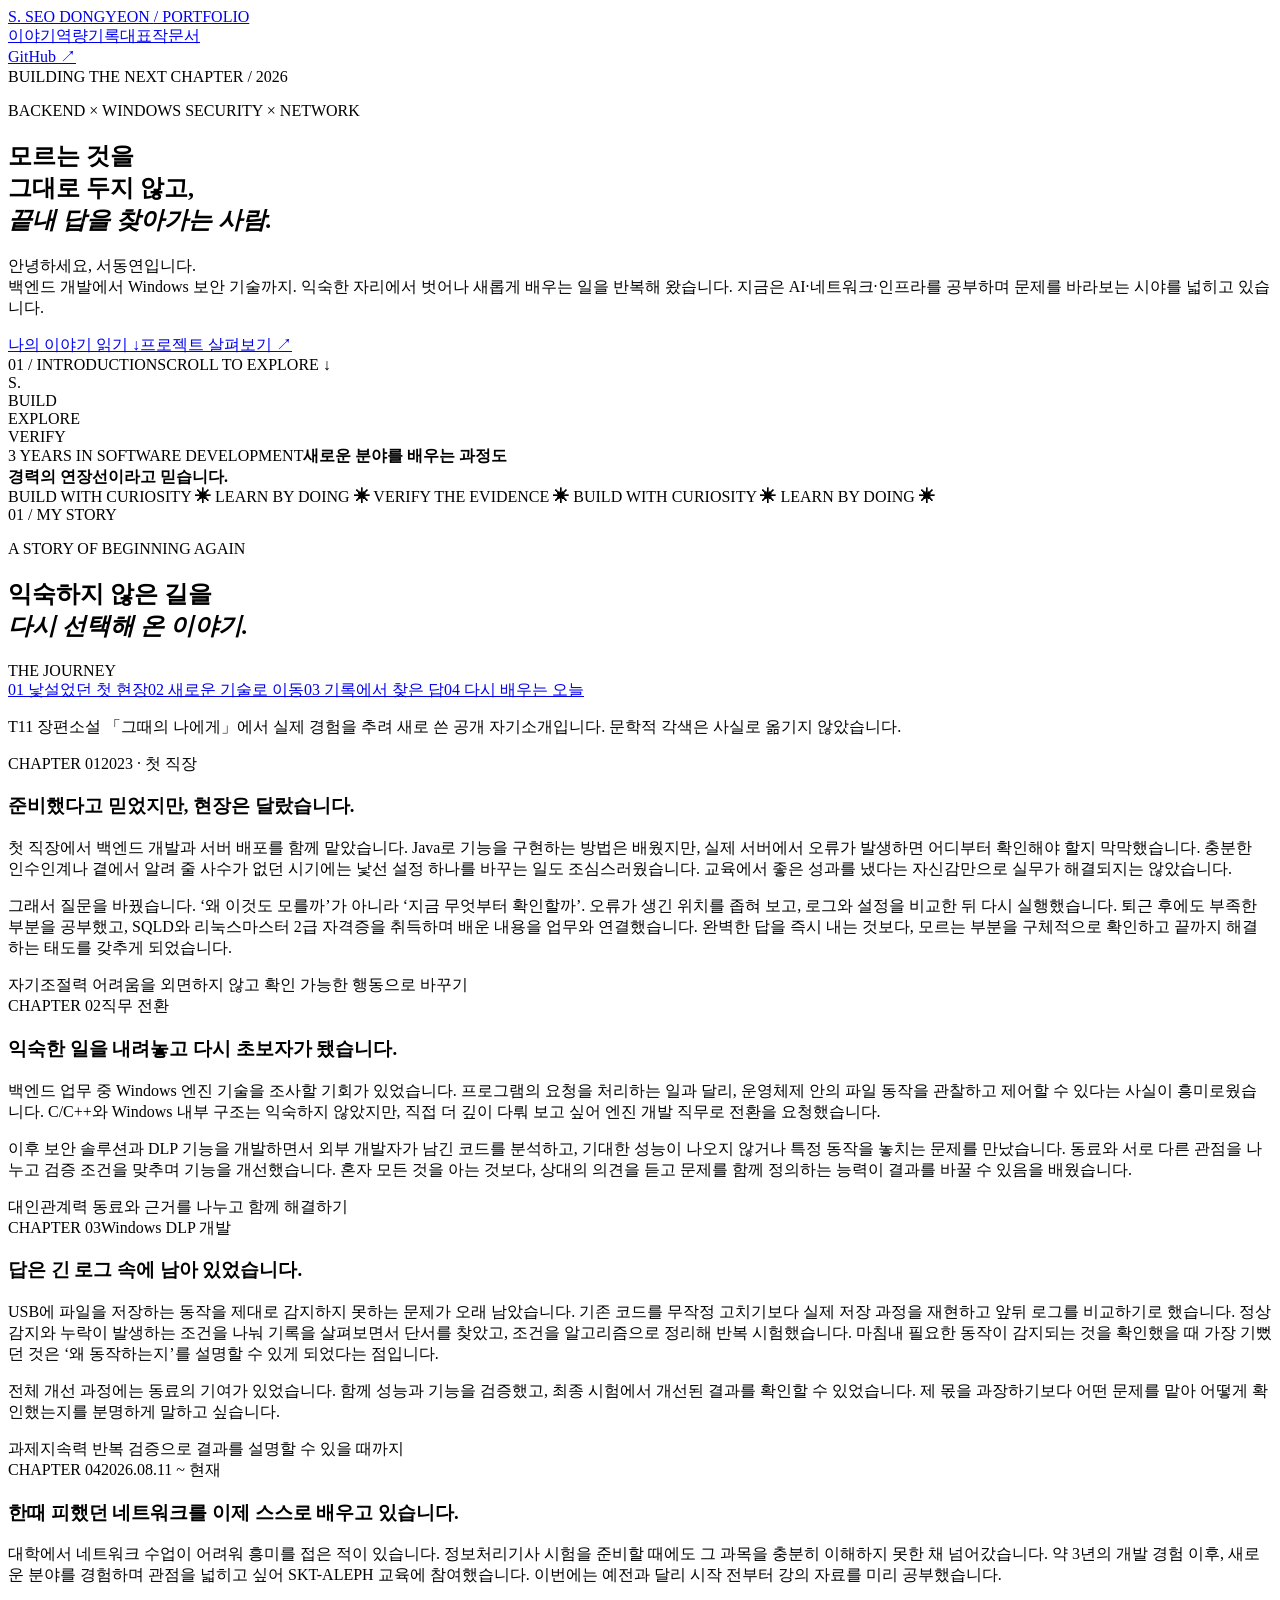
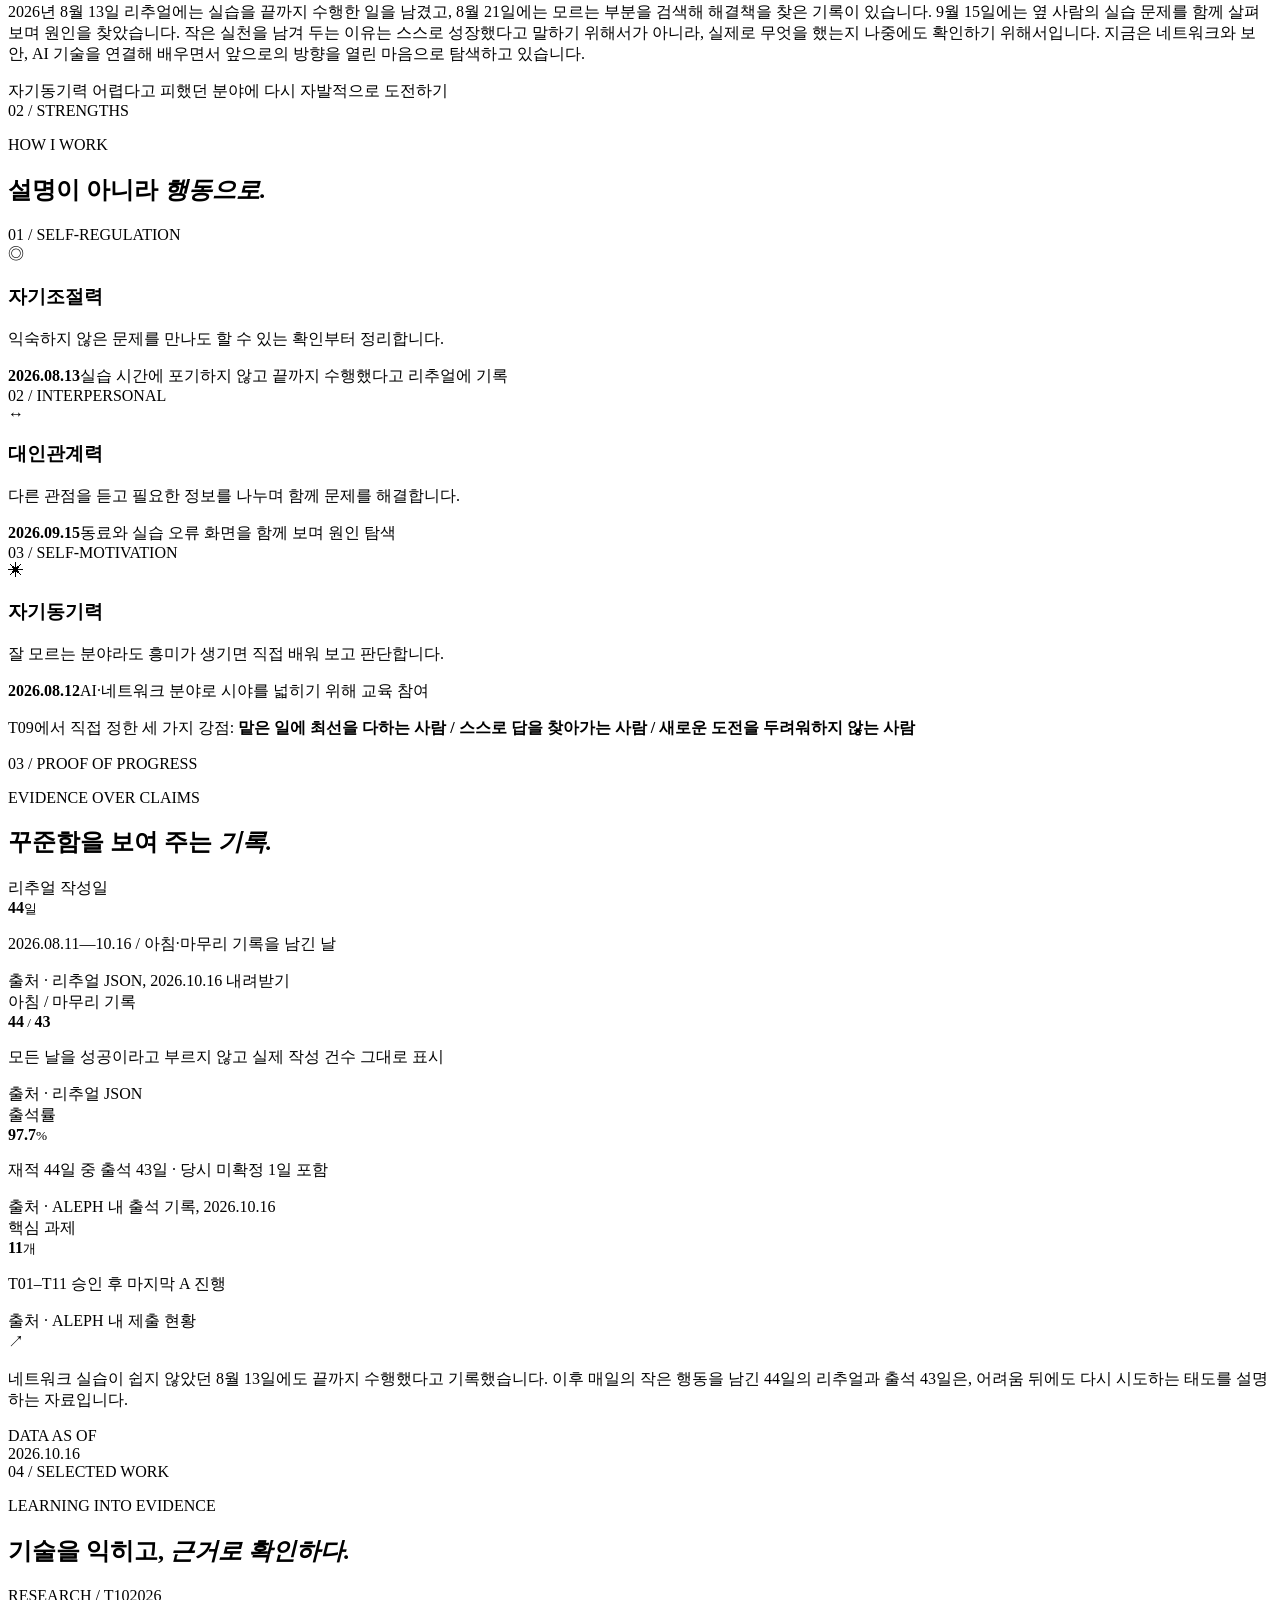
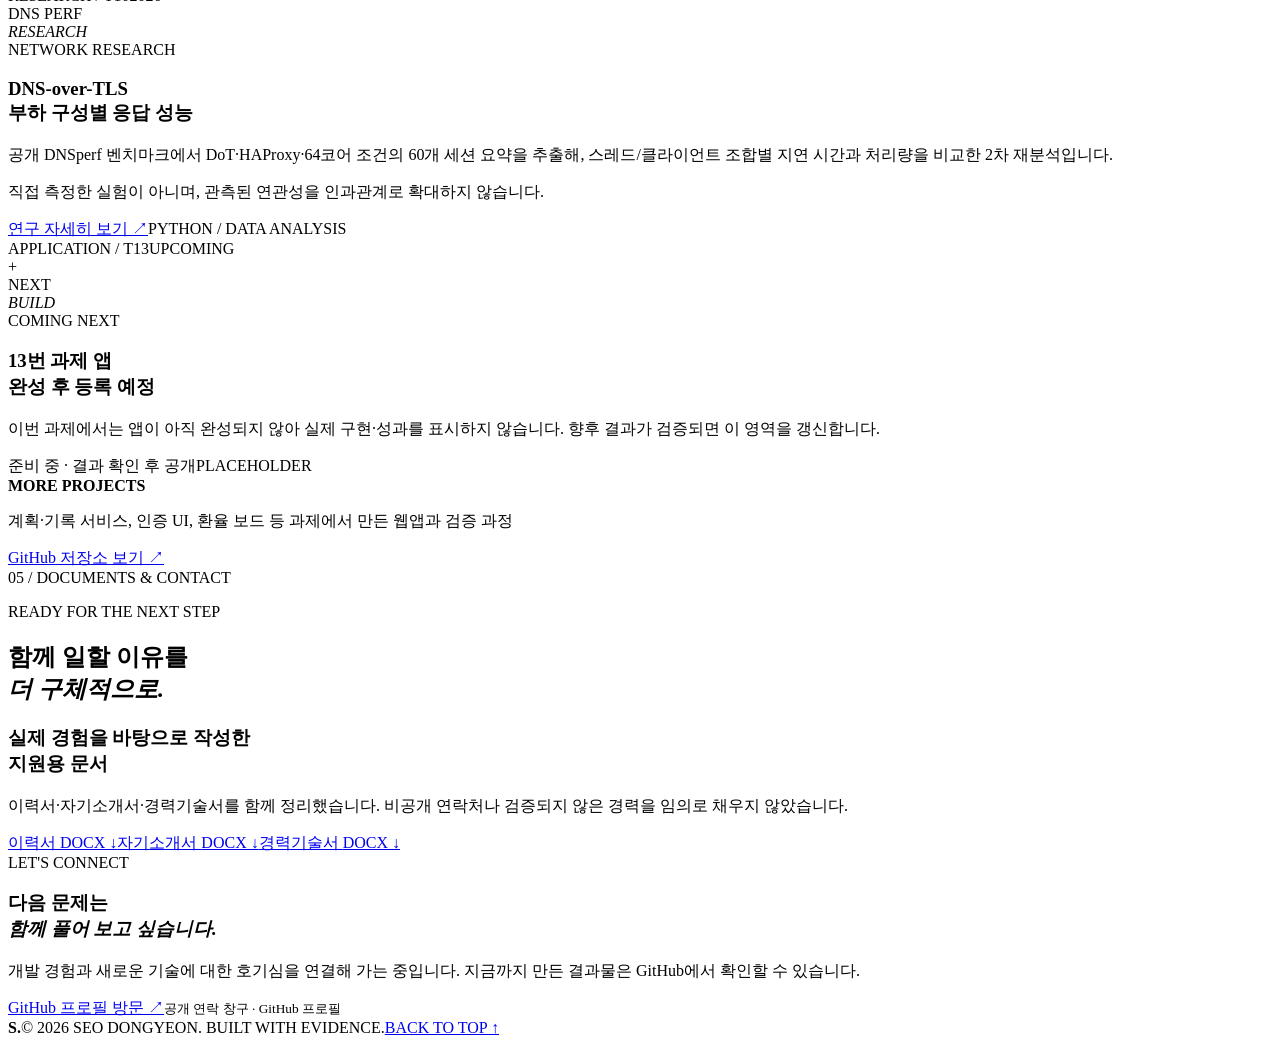
==== index.html @ 0f85d7b0 "feat: build BR-A portfolio index.html" ====
<!doctype html>
<html lang="ko"><head><meta charset="utf-8"><meta name="viewport" content="width=device-width,initial-scale=1">
<meta name="theme-color" content="#f7f9ff"><meta name="description" content="서동연 | 개발 경험을 바탕으로 새로운 기술의 원리를 탐구하는 엔지니어. 백엔드·Windows 보안 개발·네트워크 연구 포트폴리오.">
<title>서동연 — 경험을 연결하며 답을 찾는 엔지니어</title>
<link rel="icon" href="data:image/svg+xml,%3Csvg xmlns='http://www.w3.org/2000/svg' viewBox='0 0 64 64'%3E%3Crect width='64' height='64' rx='18' fill='%234f59e8'/%3E%3Cpath d='M18 43 31 18l15 25M23 34h18' fill='none' stroke='white' stroke-width='6' stroke-linecap='round' stroke-linejoin='round'/%3E%3C/svg%3E">
<link rel="stylesheet" href="/style.css"></head><body>
<div class="progress" id="progress"></div>
<header class="site-header"><a class="brand" href="#top"><span class="brand-icon">S.</span> SEO DONGYEON <span class="brand-sub">/ PORTFOLIO</span></a><nav aria-label="메뉴"><a href="#story">이야기</a><a href="#strength">역량</a><a href="#proof">기록</a><a href="#work">대표작</a><a href="#documents">문서</a></nav><a class="header-contact" href="https://github.com/sdydy0298-dotcom" target="_blank" rel="noopener">GitHub <span aria-hidden="true">↗</span></a></header>
<main id="top"><section class="hero container"><div class="hero-main"><div class="eyebrow"><span class="live-dot"></span> BUILDING THE NEXT CHAPTER <span class="slash">/</span> 2026</div><p class="hero-kicker">BACKEND <span>×</span> WINDOWS SECURITY <span>×</span> NETWORK</p><h1>모르는 것을<br>그대로 두지 않고,<br><em>끝내 답을 찾아가는 사람.</em></h1><p class="hero-intro">안녕하세요, 서동연입니다.<br>백엔드 개발에서 Windows 보안 기술까지. 익숙한 자리에서 벗어나 새롭게 배우는 일을 반복해 왔습니다. 지금은 AI·네트워크·인프라를 공부하며 문제를 바라보는 시야를 넓히고 있습니다.</p><div class="hero-actions"><a class="button primary" href="#story">나의 이야기 읽기 <span>↓</span></a><a class="button outline" href="#work">프로젝트 살펴보기 <span>↗</span></a></div><div class="hero-foot"><span>01 / INTRODUCTION</span><span>SCROLL TO EXPLORE ↓</span></div></div><div class="hero-aside"><div class="orbital"><div class="orbit-ring ring-a"></div><div class="orbit-ring ring-b"></div><div class="orbit-core">S<span>.</span></div><div class="orbit-chip chip-one">BUILD</div><div class="orbit-chip chip-two">EXPLORE</div><div class="orbit-chip chip-three">VERIFY</div></div><div class="aside-bottom"><span>3 YEARS IN SOFTWARE DEVELOPMENT</span><strong>새로운 분야를 배우는 과정도<br>경력의 연장선이라고 믿습니다.</strong></div></div></section>
<section class="marquee" aria-hidden="true"><div>BUILD WITH CURIOSITY <b>✳</b> LEARN BY DOING <b>✳</b> VERIFY THE EVIDENCE <b>✳</b> BUILD WITH CURIOSITY <b>✳</b> LEARN BY DOING <b>✳</b></div></section>
<section class="section story-section container" id="story"><div class="section-heading"><span class="section-index">01 / MY STORY</span><div><p class="eyebrow quiet">A STORY OF BEGINNING AGAIN</p><h2>익숙하지 않은 길을<br><em>다시 선택해 온 이야기.</em></h2></div></div><div class="story-grid"><aside class="story-aside"><span class="aside-label">THE JOURNEY</span><div class="timeline"><a href="#chapter-one"><span>01</span> 낯설었던 첫 현장</a><a href="#chapter-two"><span>02</span> 새로운 기술로 이동</a><a href="#chapter-three"><span>03</span> 기록에서 찾은 답</a><a href="#chapter-four"><span>04</span> 다시 배우는 오늘</a></div><p class="story-note">T11 장편소설 「그때의 나에게」에서 실제 경험을 추려 새로 쓴 공개 자기소개입니다. 문학적 각색은 사실로 옮기지 않았습니다.</p></aside><article class="story-copy">
<div class="story-chapter" id="chapter-one"><div class="chapter-header"><span>CHAPTER 01</span><span>2023 · 첫 직장</span></div><h3>준비했다고 믿었지만, 현장은 달랐습니다.</h3><p>첫 직장에서 백엔드 개발과 서버 배포를 함께 맡았습니다. Java로 기능을 구현하는 방법은 배웠지만, 실제 서버에서 오류가 발생하면 어디부터 확인해야 할지 막막했습니다. 충분한 인수인계나 곁에서 알려 줄 사수가 없던 시기에는 낯선 설정 하나를 바꾸는 일도 조심스러웠습니다. 교육에서 좋은 성과를 냈다는 자신감만으로 실무가 해결되지는 않았습니다.</p><p>그래서 질문을 바꿨습니다. ‘왜 이것도 모를까’가 아니라 ‘지금 무엇부터 확인할까’. 오류가 생긴 위치를 좁혀 보고, 로그와 설정을 비교한 뒤 다시 실행했습니다. 퇴근 후에도 부족한 부분을 공부했고, SQLD와 리눅스마스터 2급 자격증을 취득하며 배운 내용을 업무와 연결했습니다. 완벽한 답을 즉시 내는 것보다, 모르는 부분을 구체적으로 확인하고 끝까지 해결하는 태도를 갖추게 되었습니다.</p><div class="skill-label"><span>자기조절력</span> 어려움을 외면하지 않고 확인 가능한 행동으로 바꾸기</div></div>
<div class="story-chapter" id="chapter-two"><div class="chapter-header"><span>CHAPTER 02</span><span>직무 전환</span></div><h3>익숙한 일을 내려놓고 다시 초보자가 됐습니다.</h3><p>백엔드 업무 중 Windows 엔진 기술을 조사할 기회가 있었습니다. 프로그램의 요청을 처리하는 일과 달리, 운영체제 안의 파일 동작을 관찰하고 제어할 수 있다는 사실이 흥미로웠습니다. C/C++와 Windows 내부 구조는 익숙하지 않았지만, 직접 더 깊이 다뤄 보고 싶어 엔진 개발 직무로 전환을 요청했습니다.</p><p>이후 보안 솔루션과 DLP 기능을 개발하면서 외부 개발자가 남긴 코드를 분석하고, 기대한 성능이 나오지 않거나 특정 동작을 놓치는 문제를 만났습니다. 동료와 서로 다른 관점을 나누고 검증 조건을 맞추며 기능을 개선했습니다. 혼자 모든 것을 아는 것보다, 상대의 의견을 듣고 문제를 함께 정의하는 능력이 결과를 바꿀 수 있음을 배웠습니다.</p><div class="skill-label"><span>대인관계력</span> 동료와 근거를 나누고 함께 해결하기</div></div>
<div class="story-chapter" id="chapter-three"><div class="chapter-header"><span>CHAPTER 03</span><span>Windows DLP 개발</span></div><h3>답은 긴 로그 속에 남아 있었습니다.</h3><p>USB에 파일을 저장하는 동작을 제대로 감지하지 못하는 문제가 오래 남았습니다. 기존 코드를 무작정 고치기보다 실제 저장 과정을 재현하고 앞뒤 로그를 비교하기로 했습니다. 정상 감지와 누락이 발생하는 조건을 나눠 기록을 살펴보면서 단서를 찾았고, 조건을 알고리즘으로 정리해 반복 시험했습니다. 마침내 필요한 동작이 감지되는 것을 확인했을 때 가장 기뻤던 것은 ‘왜 동작하는지’를 설명할 수 있게 되었다는 점입니다.</p><p>전체 개선 과정에는 동료의 기여가 있었습니다. 함께 성능과 기능을 검증했고, 최종 시험에서 개선된 결과를 확인할 수 있었습니다. 제 몫을 과장하기보다 어떤 문제를 맡아 어떻게 확인했는지를 분명하게 말하고 싶습니다.</p><div class="skill-label"><span>과제지속력</span> 반복 검증으로 결과를 설명할 수 있을 때까지</div></div>
<div class="story-chapter" id="chapter-four"><div class="chapter-header"><span>CHAPTER 04</span><span>2026.08.11 ~ 현재</span></div><h3>한때 피했던 네트워크를 이제 스스로 배우고 있습니다.</h3><p>대학에서 네트워크 수업이 어려워 흥미를 접은 적이 있습니다. 정보처리기사 시험을 준비할 때에도 그 과목을 충분히 이해하지 못한 채 넘어갔습니다. 약 3년의 개발 경험 이후, 새로운 분야를 경험하며 관점을 넓히고 싶어 SKT-ALEPH 교육에 참여했습니다. 이번에는 예전과 달리 시작 전부터 강의 자료를 미리 공부했습니다.</p><p>2026년 8월 13일 리추얼에는 실습을 끝까지 수행한 일을 남겼고, 8월 21일에는 모르는 부분을 검색해 해결책을 찾은 기록이 있습니다. 9월 15일에는 옆 사람의 실습 문제를 함께 살펴보며 원인을 찾았습니다. 작은 실천을 남겨 두는 이유는 스스로 성장했다고 말하기 위해서가 아니라, 실제로 무엇을 했는지 나중에도 확인하기 위해서입니다. 지금은 네트워크와 보안, AI 기술을 연결해 배우면서 앞으로의 방향을 열린 마음으로 탐색하고 있습니다.</p><div class="skill-label"><span>자기동기력</span> 어렵다고 피했던 분야에 다시 자발적으로 도전하기</div></div>
</article></div></section>
<section class="section strength-section" id="strength"><div class="container"><div class="section-heading"><span class="section-index">02 / STRENGTHS</span><div><p class="eyebrow quiet">HOW I WORK</p><h2>설명이 아니라 <em>행동으로.</em></h2></div></div><div class="strength-grid"><article class="strength-card"><span class="strength-number">01 / SELF-REGULATION</span><div class="strength-icon">◎</div><h3>자기조절력</h3><p>익숙하지 않은 문제를 만나도 할 수 있는 확인부터 정리합니다.</p><div class="evidence"><strong>2026.08.13</strong><span>실습 시간에 포기하지 않고 끝까지 수행했다고 리추얼에 기록</span></div></article><article class="strength-card"><span class="strength-number">02 / INTERPERSONAL</span><div class="strength-icon">↔</div><h3>대인관계력</h3><p>다른 관점을 듣고 필요한 정보를 나누며 함께 문제를 해결합니다.</p><div class="evidence"><strong>2026.09.15</strong><span>동료와 실습 오류 화면을 함께 보며 원인 탐색</span></div></article><article class="strength-card"><span class="strength-number">03 / SELF-MOTIVATION</span><div class="strength-icon">✳</div><h3>자기동기력</h3><p>잘 모르는 분야라도 흥미가 생기면 직접 배워 보고 판단합니다.</p><div class="evidence"><strong>2026.08.12</strong><span>AI·네트워크 분야로 시야를 넓히기 위해 교육 참여</span></div></article></div><p class="strength-footer">T09에서 직접 정한 세 가지 강점: <b>맡은 일에 최선을 다하는 사람 / 스스로 답을 찾아가는 사람 / 새로운 도전을 두려워하지 않는 사람</b></p></div></section>
<section class="section proof-section container" id="proof"><div class="section-heading"><span class="section-index">03 / PROOF OF PROGRESS</span><div><p class="eyebrow quiet">EVIDENCE OVER CLAIMS</p><h2>꾸준함을 보여 주는 <em>기록.</em></h2></div></div><div class="metric-grid"><article class="metric-card featured"><span>리추얼 작성일</span><div class="metric-number"><strong id="days">44</strong><small>일</small></div><p>2026.08.11—10.16 / 아침·마무리 기록을 남긴 날</p><div class="metric-source">출처 · 리추얼 JSON, 2026.10.16 내려받기</div></article><article class="metric-card"><span>아침 / 마무리 기록</span><div class="metric-number small"><strong id="open">44</strong><small> / </small><strong id="close">43</strong></div><p>모든 날을 성공이라고 부르지 않고 실제 작성 건수 그대로 표시</p><div class="metric-source">출처 · 리추얼 JSON</div></article><article class="metric-card"><span>출석률</span><div class="metric-number"><strong id="attendance">97.7</strong><small>%</small></div><p>재적 44일 중 출석 43일 · 당시 미확정 1일 포함</p><div class="metric-source">출처 · ALEPH 내 출석 기록, 2026.10.16</div></article><article class="metric-card"><span>핵심 과제</span><div class="metric-number"><strong>11</strong><small>개</small></div><p>T01–T11 승인 후 마지막 A 진행</p><div class="metric-source">출처 · ALEPH 내 제출 현황</div></article></div><div class="proof-context"><div class="context-icon">↗</div><p>네트워크 실습이 쉽지 않았던 8월 13일에도 끝까지 수행했다고 기록했습니다. 이후 매일의 작은 행동을 남긴 44일의 리추얼과 출석 43일은, 어려움 뒤에도 다시 시도하는 태도를 설명하는 자료입니다.</p><span>DATA AS OF<br>2026.10.16</span></div></section>
<section class="section works-section" id="work"><div class="container"><div class="section-heading"><span class="section-index">04 / SELECTED WORK</span><div><p class="eyebrow quiet">LEARNING INTO EVIDENCE</p><h2>기술을 익히고, <em>근거로 확인하다.</em></h2></div></div><div class="work-grid"><article class="work-card"><div class="work-art"><div class="work-meta"><span>RESEARCH / T10</span><span>2026</span></div><div class="art-lines"><i></i><i></i><i></i></div><span class="art-caption">DNS PERF<br><em>RESEARCH</em></span></div><div class="work-details"><span class="tag">NETWORK RESEARCH</span><h3>DNS-over-TLS<br>부하 구성별 응답 성능</h3><p>공개 DNSperf 벤치마크에서 DoT·HAProxy·64코어 조건의 60개 세션 요약을 추출해, 스레드/클라이언트 조합별 지연 시간과 처리량을 비교한 2차 재분석입니다.</p><p class="work-caution">직접 측정한 실험이 아니며, 관측된 연관성을 인과관계로 확대하지 않습니다.</p><div class="work-footer"><a href="/research.html">연구 자세히 보기 <span>↗</span></a><span>PYTHON / DATA ANALYSIS</span></div></div></article><article class="work-card planned"><div class="work-art planned-art"><div class="work-meta"><span>APPLICATION / T13</span><span>UPCOMING</span></div><div class="planned-glyph">+</div><span class="art-caption">NEXT<br><em>BUILD</em></span></div><div class="work-details"><span class="tag">COMING NEXT</span><h3>13번 과제 앱<br>완성 후 등록 예정</h3><p>이번 과제에서는 앱이 아직 완성되지 않아 실제 구현·성과를 표시하지 않습니다. 향후 결과가 검증되면 이 영역을 갱신합니다.</p><div class="work-footer"><span>준비 중 · 결과 확인 후 공개</span><span>PLACEHOLDER</span></div></div></article></div><div class="project-strip"><div><strong>MORE PROJECTS</strong><p>계획·기록 서비스, 인증 UI, 환율 보드 등 과제에서 만든 웹앱과 검증 과정</p></div><a href="https://github.com/sdydy0298-dotcom?tab=repositories" target="_blank" rel="noopener">GitHub 저장소 보기 ↗</a></div></div></section>
<section class="section documents-section container" id="documents"><div class="section-heading"><span class="section-index">05 / DOCUMENTS & CONTACT</span><div><p class="eyebrow quiet">READY FOR THE NEXT STEP</p><h2>함께 일할 이유를<br><em>더 구체적으로.</em></h2></div></div><div class="contact-grid"><div class="documents-copy"><h3>실제 경험을 바탕으로 작성한<br>지원용 문서</h3><p>이력서·자기소개서·경력기술서를 함께 정리했습니다. 비공개 연락처나 검증되지 않은 경력을 임의로 채우지 않았습니다.</p><div class="document-links"><a href="/documents/이력서.docx" download>이력서 <span>DOCX ↓</span></a><a href="/documents/자기소개서.docx" download>자기소개서 <span>DOCX ↓</span></a><a href="/documents/경력기술서.docx" download>경력기술서 <span>DOCX ↓</span></a></div></div><div class="contact-panel"><span>LET'S CONNECT</span><h3>다음 문제는<br><em>함께 풀어 보고 싶습니다.</em></h3><p>개발 경험과 새로운 기술에 대한 호기심을 연결해 가는 중입니다. 지금까지 만든 결과물은 GitHub에서 확인할 수 있습니다.</p><a href="https://github.com/sdydy0298-dotcom" target="_blank" rel="noopener">GitHub 프로필 방문 <span>↗</span></a><small>공개 연락 창구 · GitHub 프로필</small></div></div></section></main>
<footer class="footer"><div class="container footer-inner"><strong>S<span>.</span></strong><span>© 2026 SEO DONGYEON. BUILT WITH EVIDENCE.</span><a href="#top">BACK TO TOP ↑</a></div></footer><script src="/script.js" defer></script></body></html>
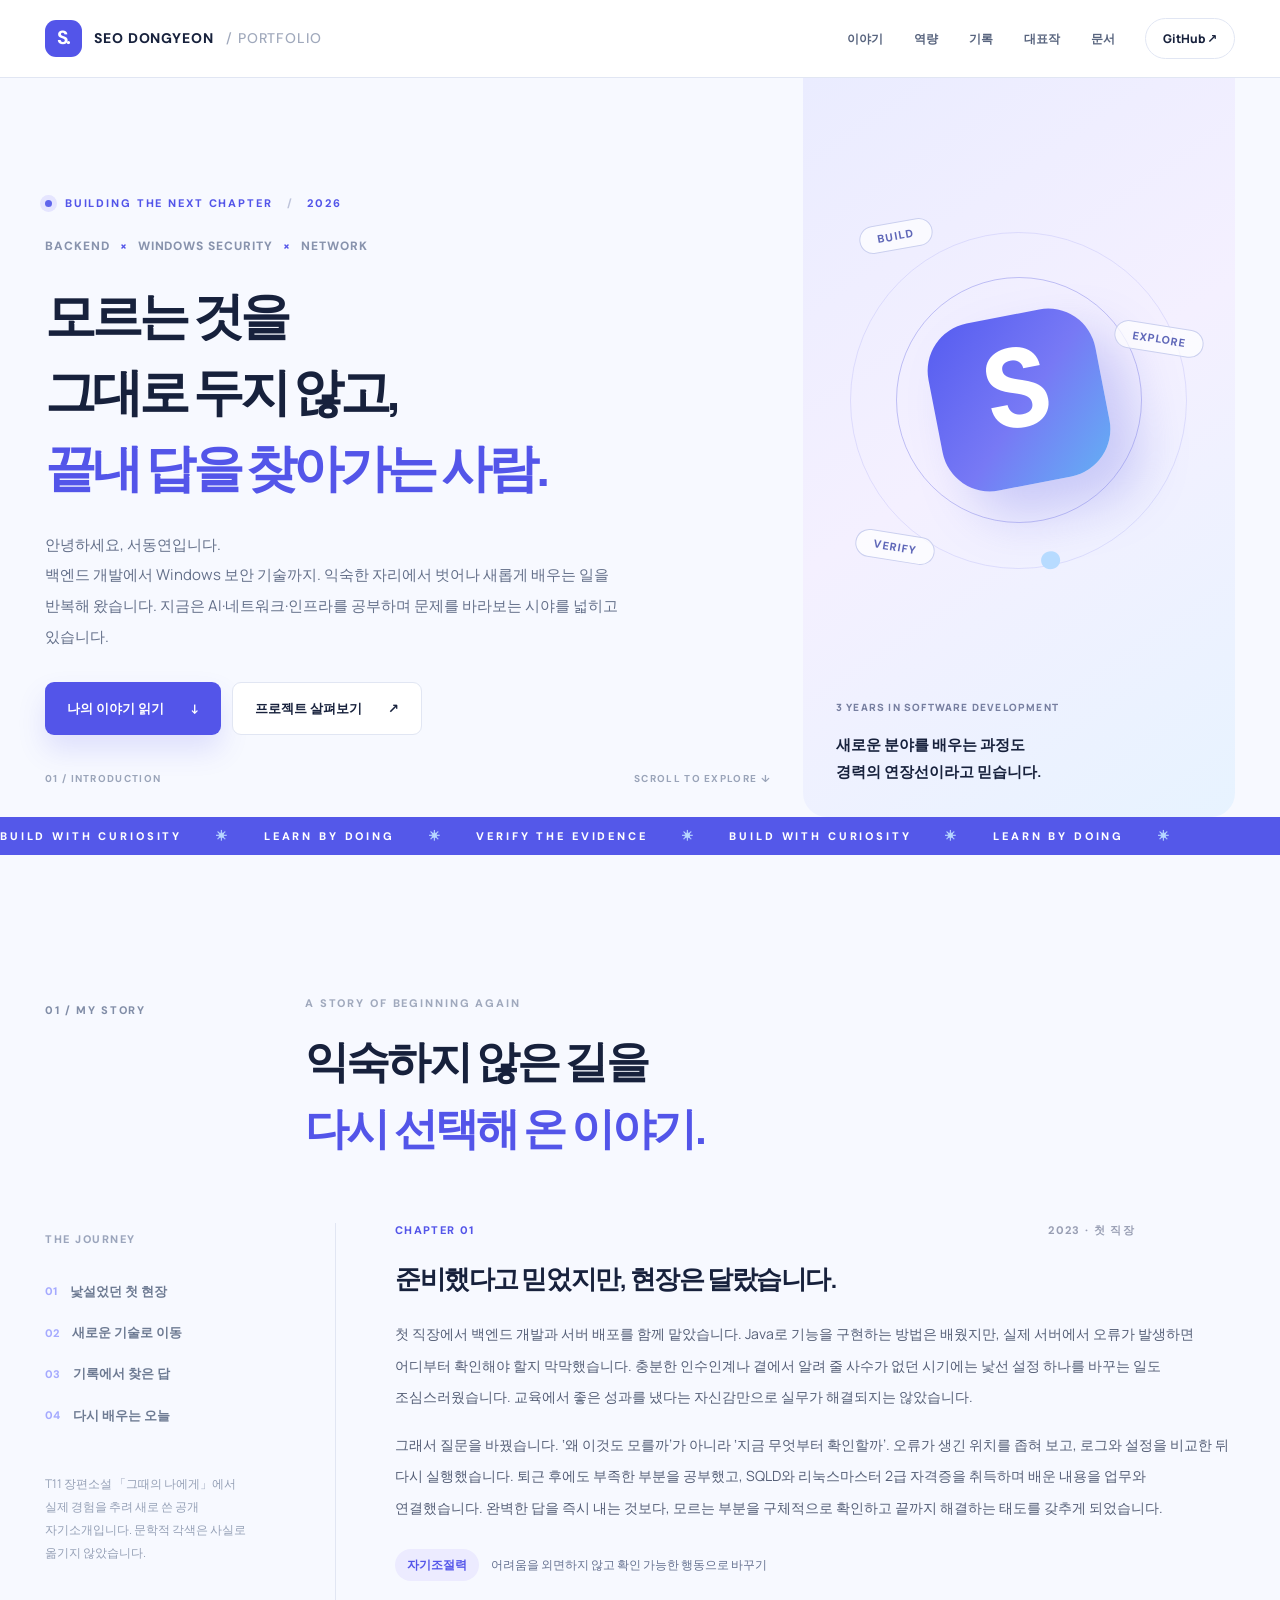
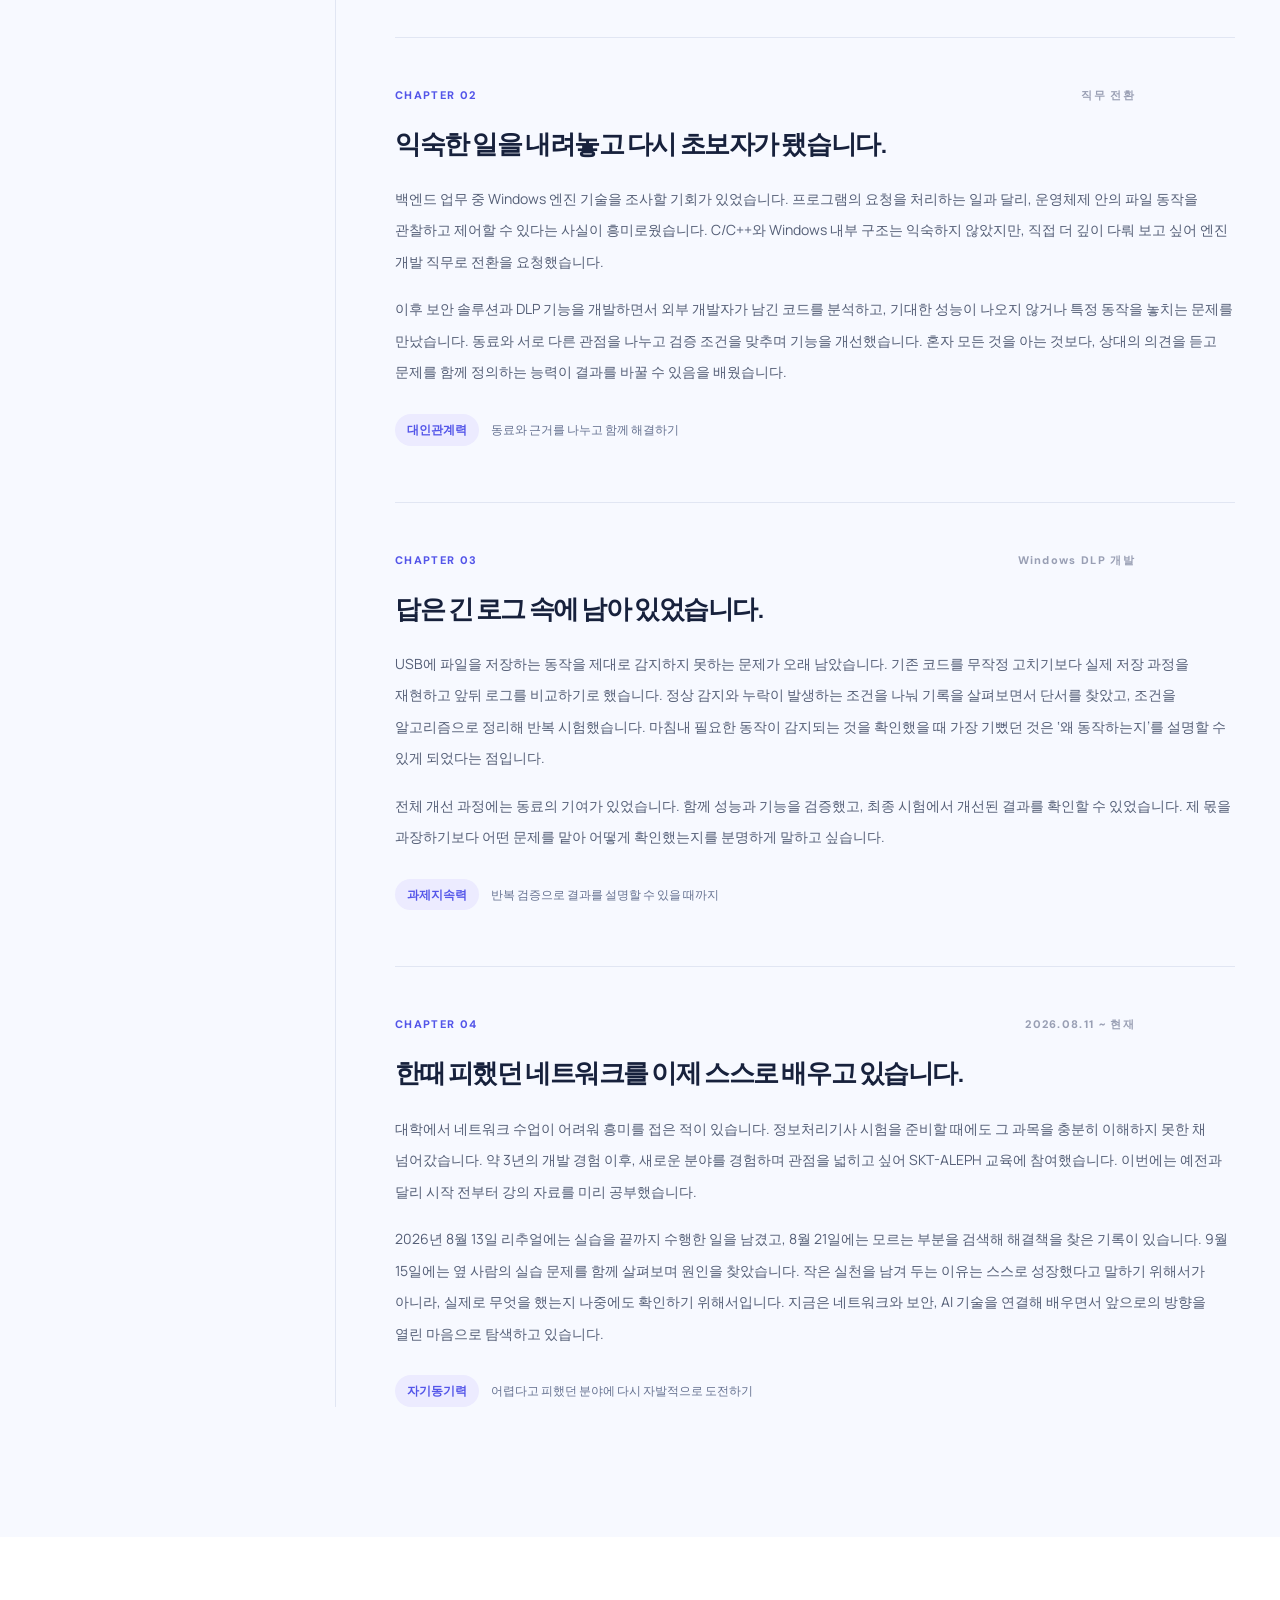
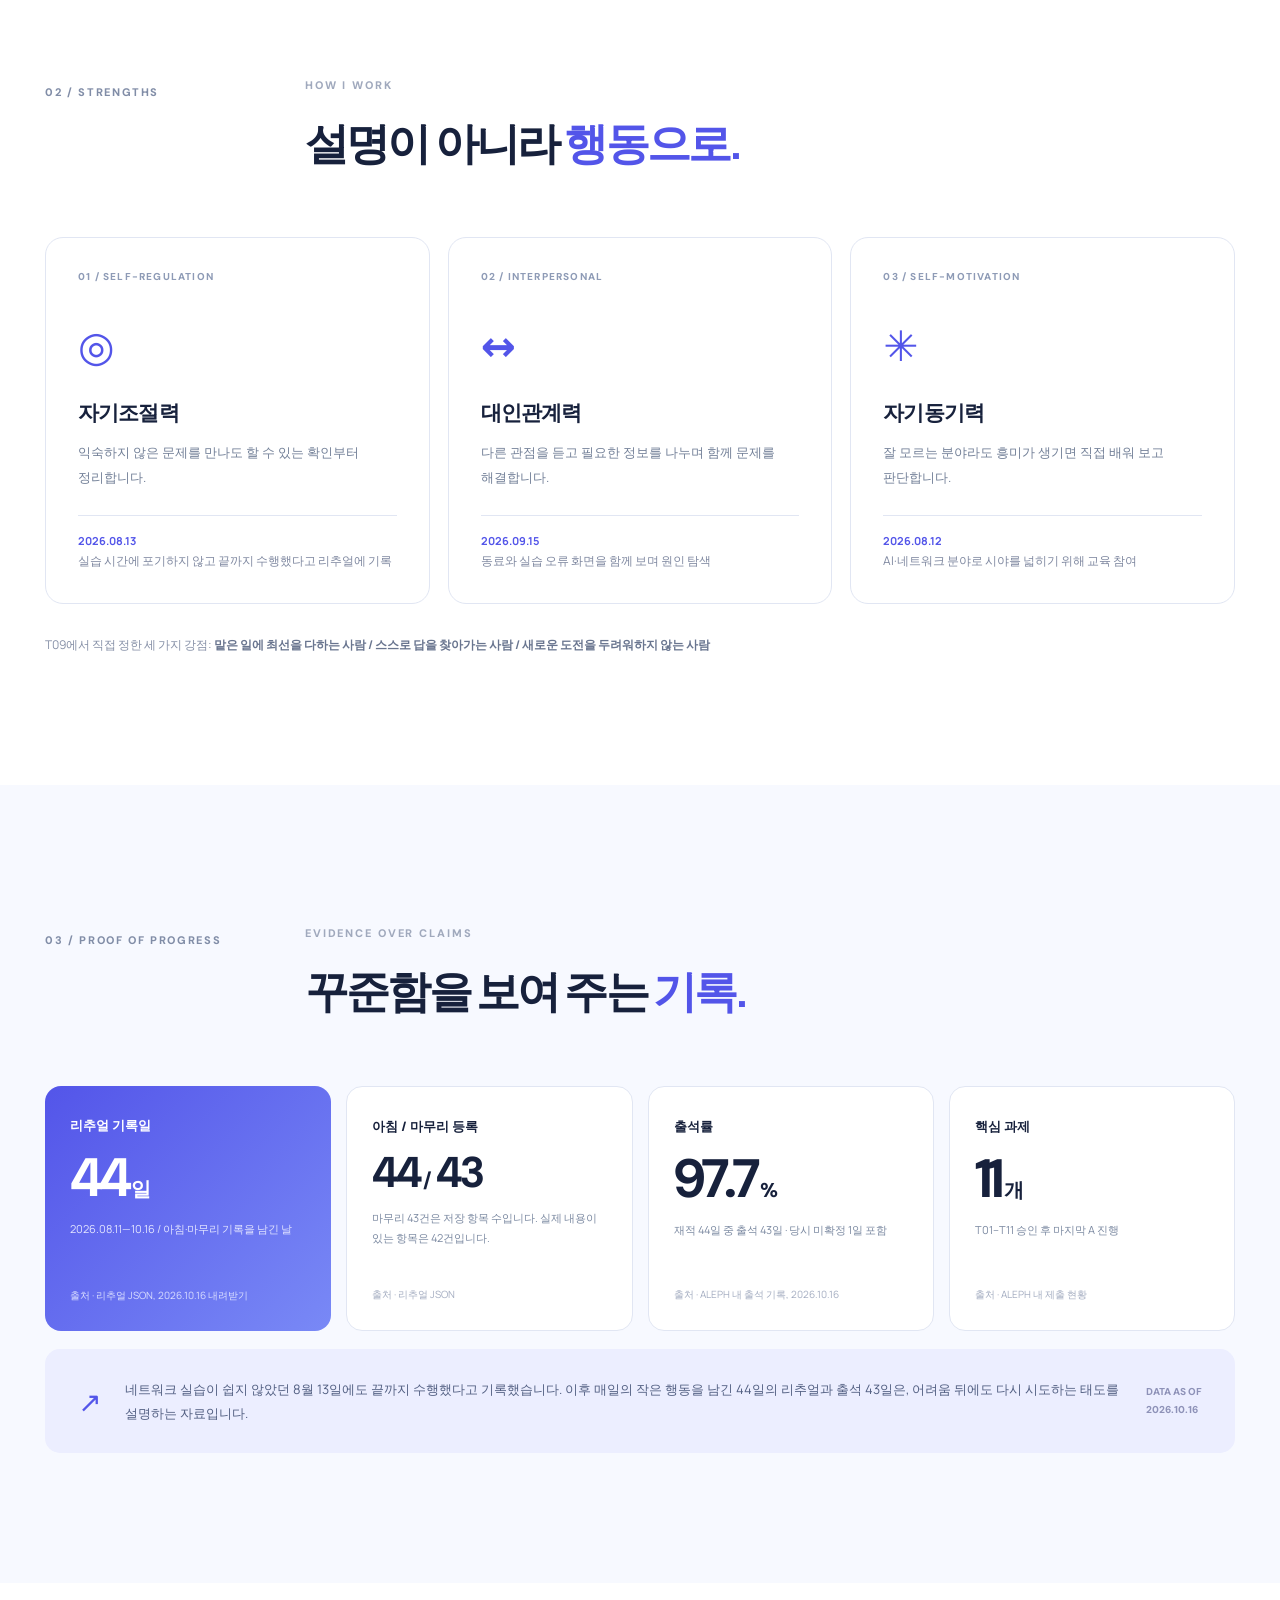
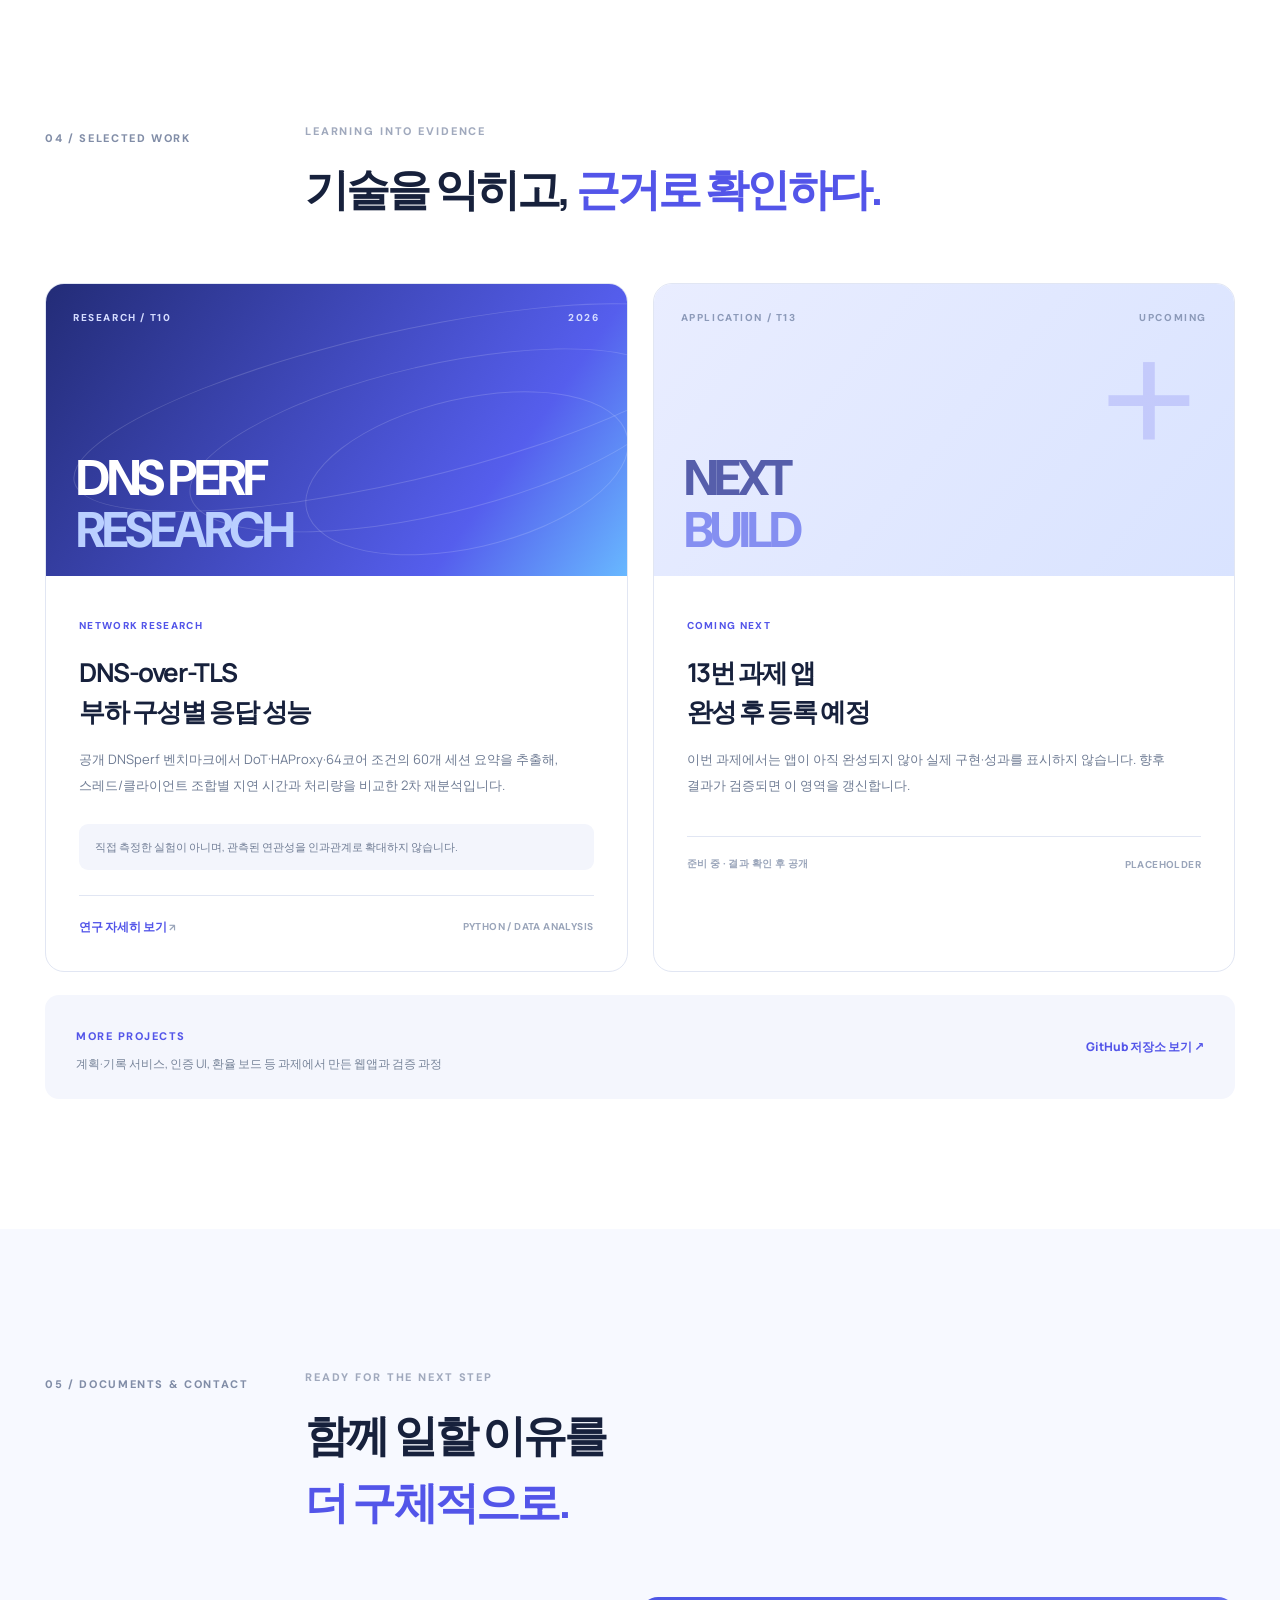
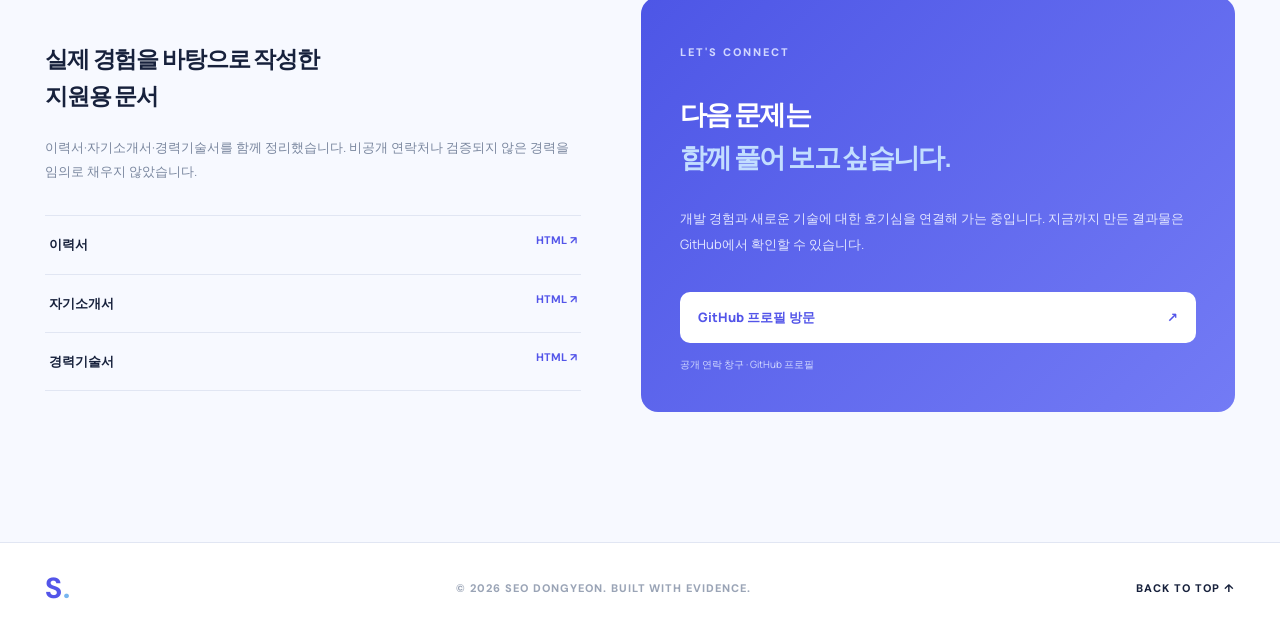
==== commit f1ec562c: "fix: link live HTML documents and clarify ritual statistics" ====
--- a/index.html
+++ b/index.html
@@ -15,7 +15,7 @@
 <div class="story-chapter" id="chapter-four"><div class="chapter-header"><span>CHAPTER 04</span><span>2026.08.11 ~ 현재</span></div><h3>한때 피했던 네트워크를 이제 스스로 배우고 있습니다.</h3><p>대학에서 네트워크 수업이 어려워 흥미를 접은 적이 있습니다. 정보처리기사 시험을 준비할 때에도 그 과목을 충분히 이해하지 못한 채 넘어갔습니다. 약 3년의 개발 경험 이후, 새로운 분야를 경험하며 관점을 넓히고 싶어 SKT-ALEPH 교육에 참여했습니다. 이번에는 예전과 달리 시작 전부터 강의 자료를 미리 공부했습니다.</p><p>2026년 8월 13일 리추얼에는 실습을 끝까지 수행한 일을 남겼고, 8월 21일에는 모르는 부분을 검색해 해결책을 찾은 기록이 있습니다. 9월 15일에는 옆 사람의 실습 문제를 함께 살펴보며 원인을 찾았습니다. 작은 실천을 남겨 두는 이유는 스스로 성장했다고 말하기 위해서가 아니라, 실제로 무엇을 했는지 나중에도 확인하기 위해서입니다. 지금은 네트워크와 보안, AI 기술을 연결해 배우면서 앞으로의 방향을 열린 마음으로 탐색하고 있습니다.</p><div class="skill-label"><span>자기동기력</span> 어렵다고 피했던 분야에 다시 자발적으로 도전하기</div></div>
 </article></div></section>
 <section class="section strength-section" id="strength"><div class="container"><div class="section-heading"><span class="section-index">02 / STRENGTHS</span><div><p class="eyebrow quiet">HOW I WORK</p><h2>설명이 아니라 <em>행동으로.</em></h2></div></div><div class="strength-grid"><article class="strength-card"><span class="strength-number">01 / SELF-REGULATION</span><div class="strength-icon">◎</div><h3>자기조절력</h3><p>익숙하지 않은 문제를 만나도 할 수 있는 확인부터 정리합니다.</p><div class="evidence"><strong>2026.08.13</strong><span>실습 시간에 포기하지 않고 끝까지 수행했다고 리추얼에 기록</span></div></article><article class="strength-card"><span class="strength-number">02 / INTERPERSONAL</span><div class="strength-icon">↔</div><h3>대인관계력</h3><p>다른 관점을 듣고 필요한 정보를 나누며 함께 문제를 해결합니다.</p><div class="evidence"><strong>2026.09.15</strong><span>동료와 실습 오류 화면을 함께 보며 원인 탐색</span></div></article><article class="strength-card"><span class="strength-number">03 / SELF-MOTIVATION</span><div class="strength-icon">✳</div><h3>자기동기력</h3><p>잘 모르는 분야라도 흥미가 생기면 직접 배워 보고 판단합니다.</p><div class="evidence"><strong>2026.08.12</strong><span>AI·네트워크 분야로 시야를 넓히기 위해 교육 참여</span></div></article></div><p class="strength-footer">T09에서 직접 정한 세 가지 강점: <b>맡은 일에 최선을 다하는 사람 / 스스로 답을 찾아가는 사람 / 새로운 도전을 두려워하지 않는 사람</b></p></div></section>
-<section class="section proof-section container" id="proof"><div class="section-heading"><span class="section-index">03 / PROOF OF PROGRESS</span><div><p class="eyebrow quiet">EVIDENCE OVER CLAIMS</p><h2>꾸준함을 보여 주는 <em>기록.</em></h2></div></div><div class="metric-grid"><article class="metric-card featured"><span>리추얼 작성일</span><div class="metric-number"><strong id="days">44</strong><small>일</small></div><p>2026.08.11—10.16 / 아침·마무리 기록을 남긴 날</p><div class="metric-source">출처 · 리추얼 JSON, 2026.10.16 내려받기</div></article><article class="metric-card"><span>아침 / 마무리 기록</span><div class="metric-number small"><strong id="open">44</strong><small> / </small><strong id="close">43</strong></div><p>모든 날을 성공이라고 부르지 않고 실제 작성 건수 그대로 표시</p><div class="metric-source">출처 · 리추얼 JSON</div></article><article class="metric-card"><span>출석률</span><div class="metric-number"><strong id="attendance">97.7</strong><small>%</small></div><p>재적 44일 중 출석 43일 · 당시 미확정 1일 포함</p><div class="metric-source">출처 · ALEPH 내 출석 기록, 2026.10.16</div></article><article class="metric-card"><span>핵심 과제</span><div class="metric-number"><strong>11</strong><small>개</small></div><p>T01–T11 승인 후 마지막 A 진행</p><div class="metric-source">출처 · ALEPH 내 제출 현황</div></article></div><div class="proof-context"><div class="context-icon">↗</div><p>네트워크 실습이 쉽지 않았던 8월 13일에도 끝까지 수행했다고 기록했습니다. 이후 매일의 작은 행동을 남긴 44일의 리추얼과 출석 43일은, 어려움 뒤에도 다시 시도하는 태도를 설명하는 자료입니다.</p><span>DATA AS OF<br>2026.10.16</span></div></section>
+<section class="section proof-section container" id="proof"><div class="section-heading"><span class="section-index">03 / PROOF OF PROGRESS</span><div><p class="eyebrow quiet">EVIDENCE OVER CLAIMS</p><h2>꾸준함을 보여 주는 <em>기록.</em></h2></div></div><div class="metric-grid"><article class="metric-card featured"><span>리추얼 기록일</span><div class="metric-number"><strong id="days">44</strong><small>일</small></div><p>2026.08.11—10.16 / 아침·마무리 기록을 남긴 날</p><div class="metric-source">출처 · 리추얼 JSON, 2026.10.16 내려받기</div></article><article class="metric-card"><span>아침 / 마무리 등록</span><div class="metric-number small"><strong id="open">44</strong><small> / </small><strong id="close">43</strong></div><p>마무리 43건은 저장 항목 수입니다. 실제 내용이 있는 항목은 42건입니다.</p><div class="metric-source">출처 · 리추얼 JSON</div></article><article class="metric-card"><span>출석률</span><div class="metric-number"><strong id="attendance">97.7</strong><small>%</small></div><p>재적 44일 중 출석 43일 · 당시 미확정 1일 포함</p><div class="metric-source">출처 · ALEPH 내 출석 기록, 2026.10.16</div></article><article class="metric-card"><span>핵심 과제</span><div class="metric-number"><strong>11</strong><small>개</small></div><p>T01–T11 승인 후 마지막 A 진행</p><div class="metric-source">출처 · ALEPH 내 제출 현황</div></article></div><div class="proof-context"><div class="context-icon">↗</div><p>네트워크 실습이 쉽지 않았던 8월 13일에도 끝까지 수행했다고 기록했습니다. 이후 매일의 작은 행동을 남긴 44일의 리추얼과 출석 43일은, 어려움 뒤에도 다시 시도하는 태도를 설명하는 자료입니다.</p><span>DATA AS OF<br>2026.10.16</span></div></section>
 <section class="section works-section" id="work"><div class="container"><div class="section-heading"><span class="section-index">04 / SELECTED WORK</span><div><p class="eyebrow quiet">LEARNING INTO EVIDENCE</p><h2>기술을 익히고, <em>근거로 확인하다.</em></h2></div></div><div class="work-grid"><article class="work-card"><div class="work-art"><div class="work-meta"><span>RESEARCH / T10</span><span>2026</span></div><div class="art-lines"><i></i><i></i><i></i></div><span class="art-caption">DNS PERF<br><em>RESEARCH</em></span></div><div class="work-details"><span class="tag">NETWORK RESEARCH</span><h3>DNS-over-TLS<br>부하 구성별 응답 성능</h3><p>공개 DNSperf 벤치마크에서 DoT·HAProxy·64코어 조건의 60개 세션 요약을 추출해, 스레드/클라이언트 조합별 지연 시간과 처리량을 비교한 2차 재분석입니다.</p><p class="work-caution">직접 측정한 실험이 아니며, 관측된 연관성을 인과관계로 확대하지 않습니다.</p><div class="work-footer"><a href="/research.html">연구 자세히 보기 <span>↗</span></a><span>PYTHON / DATA ANALYSIS</span></div></div></article><article class="work-card planned"><div class="work-art planned-art"><div class="work-meta"><span>APPLICATION / T13</span><span>UPCOMING</span></div><div class="planned-glyph">+</div><span class="art-caption">NEXT<br><em>BUILD</em></span></div><div class="work-details"><span class="tag">COMING NEXT</span><h3>13번 과제 앱<br>완성 후 등록 예정</h3><p>이번 과제에서는 앱이 아직 완성되지 않아 실제 구현·성과를 표시하지 않습니다. 향후 결과가 검증되면 이 영역을 갱신합니다.</p><div class="work-footer"><span>준비 중 · 결과 확인 후 공개</span><span>PLACEHOLDER</span></div></div></article></div><div class="project-strip"><div><strong>MORE PROJECTS</strong><p>계획·기록 서비스, 인증 UI, 환율 보드 등 과제에서 만든 웹앱과 검증 과정</p></div><a href="https://github.com/sdydy0298-dotcom?tab=repositories" target="_blank" rel="noopener">GitHub 저장소 보기 ↗</a></div></div></section>
-<section class="section documents-section container" id="documents"><div class="section-heading"><span class="section-index">05 / DOCUMENTS & CONTACT</span><div><p class="eyebrow quiet">READY FOR THE NEXT STEP</p><h2>함께 일할 이유를<br><em>더 구체적으로.</em></h2></div></div><div class="contact-grid"><div class="documents-copy"><h3>실제 경험을 바탕으로 작성한<br>지원용 문서</h3><p>이력서·자기소개서·경력기술서를 함께 정리했습니다. 비공개 연락처나 검증되지 않은 경력을 임의로 채우지 않았습니다.</p><div class="document-links"><a href="/documents/이력서.docx" download>이력서 <span>DOCX ↓</span></a><a href="/documents/자기소개서.docx" download>자기소개서 <span>DOCX ↓</span></a><a href="/documents/경력기술서.docx" download>경력기술서 <span>DOCX ↓</span></a></div></div><div class="contact-panel"><span>LET'S CONNECT</span><h3>다음 문제는<br><em>함께 풀어 보고 싶습니다.</em></h3><p>개발 경험과 새로운 기술에 대한 호기심을 연결해 가는 중입니다. 지금까지 만든 결과물은 GitHub에서 확인할 수 있습니다.</p><a href="https://github.com/sdydy0298-dotcom" target="_blank" rel="noopener">GitHub 프로필 방문 <span>↗</span></a><small>공개 연락 창구 · GitHub 프로필</small></div></div></section></main>
+<section class="section documents-section container" id="documents"><div class="section-heading"><span class="section-index">05 / DOCUMENTS & CONTACT</span><div><p class="eyebrow quiet">READY FOR THE NEXT STEP</p><h2>함께 일할 이유를<br><em>더 구체적으로.</em></h2></div></div><div class="contact-grid"><div class="documents-copy"><h3>실제 경험을 바탕으로 작성한<br>지원용 문서</h3><p>이력서·자기소개서·경력기술서를 함께 정리했습니다. 비공개 연락처나 검증되지 않은 경력을 임의로 채우지 않았습니다.</p><div class="document-links"><a href="/documents/resume.html" download>이력서 <span>HTML ↗</span></a><a href="/documents/introduction.html" download>자기소개서 <span>HTML ↗</span></a><a href="/documents/career.html" download>경력기술서 <span>HTML ↗</span></a></div></div><div class="contact-panel"><span>LET'S CONNECT</span><h3>다음 문제는<br><em>함께 풀어 보고 싶습니다.</em></h3><p>개발 경험과 새로운 기술에 대한 호기심을 연결해 가는 중입니다. 지금까지 만든 결과물은 GitHub에서 확인할 수 있습니다.</p><a href="https://github.com/sdydy0298-dotcom" target="_blank" rel="noopener">GitHub 프로필 방문 <span>↗</span></a><small>공개 연락 창구 · GitHub 프로필</small></div></div></section></main>
 <footer class="footer"><div class="container footer-inner"><strong>S<span>.</span></strong><span>© 2026 SEO DONGYEON. BUILT WITH EVIDENCE.</span><a href="#top">BACK TO TOP ↑</a></div></footer><script src="/script.js" defer></script></body></html>
--- a/style.css
+++ b/style.css
@@ -0,0 +1 @@
+@import url('https://fonts.googleapis.com/css2?family=DM+Sans:wght@400;500;600;700;800&family=Manrope:wght@400;500;600;700;800&display=swap');:root{--bg:#f7f9ff;--white:#fff;--ink:#17213c;--muted:#64708a;--line:#e1e6f3;--violet:#5355e9;--blue:#2c8edb;--lav:#ecebff}*{box-sizing:border-box}html{scroll-behavior:smooth;scroll-padding-top:92px}body{margin:0;background:var(--bg);color:var(--ink);font-family:'Manrope',Pretendard,'Noto Sans KR',system-ui,sans-serif;-webkit-font-smoothing:antialiased;line-height:1.8;word-break:keep-all}a{text-decoration:none;color:inherit}button,a{outline-offset:4px}a:focus-visible{outline:3px solid #5c57ea}::selection{background:#cac9ff}em{font-style:normal;color:var(--violet)}.container{width:min(1220px,calc(100% - 90px));margin:0 auto}.progress{position:fixed;top:0;left:0;height:3px;background:var(--violet);width:0;z-index:80}.site-header{height:78px;position:sticky;top:0;z-index:50;display:flex;align-items:center;gap:30px;padding:0 max(45px,calc((100vw - 1220px)/2));background:#ffffffed;backdrop-filter:blur(16px);border-bottom:1px solid var(--line)}.brand{font-family:'DM Sans',sans-serif;font-size:14px;font-weight:800;letter-spacing:.065em;display:flex;align-items:center;gap:12px;white-space:nowrap}.brand-icon{display:grid;place-items:center;width:37px;height:37px;border-radius:11px;background:var(--violet);color:white;font-size:19px;letter-spacing:-.07em}.brand-sub{font-weight:500;color:#a0a9bc}.site-header nav{display:flex;gap:31px;margin-left:auto;font-size:12px;font-weight:700;color:#58647e}.site-header nav a:hover{color:var(--violet)}.header-contact{font-weight:800;font-size:12px;border:1px solid var(--line);padding:9px 17px;border-radius:99px;white-space:nowrap}.header-contact:hover{background:var(--lav)}.hero{display:grid;grid-template-columns:1.22fr .78fr;min-height:710px;position:relative}.hero-main{padding:116px 0 29px;display:flex;align-items:flex-start;flex-direction:column}.eyebrow{font-family:'DM Sans',sans-serif;font-size:11px;letter-spacing:.17em;font-weight:800;color:var(--violet)}.eyebrow .slash{margin:0 9px;color:#bdc3da}.live-dot{display:inline-block;width:7px;height:7px;background:#5f65ec;border-radius:50%;margin-right:8px;box-shadow:0 0 0 5px #e5e5ff}.hero-kicker{font-family:'DM Sans',sans-serif;font-weight:800;letter-spacing:.08em;font-size:12px;margin:22px 0 20px;color:#8893ad}.hero-kicker span{color:var(--violet);padding:0 6px}.hero h1{font-weight:800;font-size:clamp(38px,4vw,59px);line-height:1.48;letter-spacing:-.075em;margin:0 0 25px}.hero-intro{font-size:15px;line-height:2.05;color:var(--muted);max-width:580px;margin:0}.hero-actions{display:flex;gap:11px;margin:29px 0 35px}.button{font-weight:800;font-size:13px;display:inline-flex;gap:26px;justify-content:space-between;align-items:center;border-radius:9px;padding:14px 22px}.button.primary{background:var(--violet);color:white;box-shadow:0 15px 28px #5455e927}.button.outline{background:white;border:1px solid var(--line)}.button:hover{transform:translateY(-2px)}.hero-foot{width:100%;display:flex;justify-content:space-between;margin-top:auto;color:#9aa4b9;font-family:'DM Sans',sans-serif;font-size:10px;letter-spacing:.13em;font-weight:700}.hero-aside{position:relative;overflow:hidden;background:linear-gradient(146deg,#eaecff,#f4f0ff 48%,#e7f3ff);border-radius:0 0 24px 24px;margin-left:32px;min-height:700px}.orbital{position:absolute;inset:35px 0 130px;display:grid;place-items:center}.orbit-ring{position:absolute;border:1px solid #888bf034;border-radius:50%;width:78%;aspect-ratio:1}.ring-b{width:57%;border-color:#6367e15d}.orbit-core{width:170px;height:170px;display:grid;place-items:center;border-radius:48px;background:linear-gradient(135deg,#555cf0,#7779f5 53%,#63b0f4);color:#fff;font:800 112px 'DM Sans',sans-serif;transform:rotate(-11deg);box-shadow:24px 30px 50px #797bea55}.orbit-core span{color:#b7dbff}.orbit-chip{position:absolute;border:1px solid #cbd0ef;border-radius:99px;padding:6px 17px;background:#ffffffb9;color:#5f67b8;font:800 11px 'DM Sans',sans-serif;letter-spacing:.11em}.chip-one{top:19%;left:13%;transform:rotate(-10deg)}.chip-two{right:7%;top:37%;transform:rotate(9deg)}.chip-three{bottom:22%;left:12%;transform:rotate(9deg)}.aside-bottom{position:absolute;bottom:32px;left:33px;right:33px}.aside-bottom span{font-size:10px;letter-spacing:.12em;color:#777fa0;font-weight:800}.aside-bottom strong{display:block;font-size:15px;line-height:1.8;margin-top:11px}.marquee{overflow:hidden;background:#5458e9;color:#fff;padding:12px 0;font:800 11px 'DM Sans',sans-serif;letter-spacing:.26em;white-space:nowrap}.marquee div{width:max-content;animation:slide 30s linear infinite}.marquee b{padding:0 28px;color:#b7d6ff}@keyframes slide{to{transform:translateX(-45%)}}.section{padding-top:128px;padding-bottom:130px}.section-heading{display:grid;grid-template-columns:260px 1fr;align-items:start;margin-bottom:61px}.section-index{font:800 11px 'DM Sans',sans-serif;letter-spacing:.15em;color:#818da7;padding-top:20px}.section-heading h2{font-size:clamp(31px,3.4vw,46px);line-height:1.55;letter-spacing:-.065em;margin:13px 0 0;font-weight:800}.quiet{color:#a0a9bd}.story-grid{display:grid;grid-template-columns:260px 1fr;gap:30px}.story-aside{position:relative}.aside-label{font:800 11px 'DM Sans',sans-serif;color:#9ba5bc;letter-spacing:.14em}.timeline{display:flex;flex-direction:column;gap:18px;margin-top:28px;position:sticky;top:125px}.timeline a{display:flex;align-items:center;gap:13px;font-size:13px;font-weight:700;color:#6e7b93}.timeline a:hover{color:var(--violet)}.timeline span{font:800 11px 'DM Sans',sans-serif;color:#a5aaff}.story-note{margin-top:46px;font-size:12px;line-height:1.9;color:#95a0b6;max-width:215px}.story-copy{border-left:1px solid var(--line);padding-left:59px;max-width:910px}.story-chapter{padding-bottom:56px;margin-bottom:50px;border-bottom:1px solid var(--line)}.story-chapter:last-child{border:0;padding:0;margin:0}.chapter-header{display:flex;justify-content:space-between;max-width:740px;font:800 11px 'DM Sans',sans-serif;color:#999fb4;letter-spacing:.12em}.chapter-header span:first-child{color:var(--violet)}.story-chapter h3{font-size:26px;line-height:1.55;letter-spacing:-.055em;margin:20px 0}.story-chapter p{font-size:14px;line-height:2.25;color:#555f77;margin:0 0 16px}.skill-label{display:flex;gap:12px;align-items:center;font-size:12px;color:#657190;margin-top:26px}.skill-label span{display:inline-block;white-space:nowrap;border-radius:99px;padding:5px 12px;background:var(--lav);color:var(--violet);font-weight:800}.strength-section{background:#fff}.strength-grid{display:grid;grid-template-columns:repeat(3,1fr);gap:18px}.strength-card{border:1px solid var(--line);border-radius:18px;padding:32px;min-height:332px;display:flex;flex-direction:column;transition:.3s}.strength-card:hover{transform:translateY(-6px);box-shadow:0 25px 40px #333e7a12}.strength-number{font:800 10px 'DM Sans',sans-serif;letter-spacing:.12em;color:#8e9bb6}.strength-icon{font-size:42px;font-weight:800;color:var(--violet);margin:25px 0 10px}.strength-card h3{font-size:21px;margin:0 0 9px;letter-spacing:-.04em}.strength-card p{font-size:13px;color:#738098;margin:0 0 25px;line-height:1.9}.evidence{border-top:1px solid var(--line);padding-top:16px;display:flex;flex-direction:column;margin-top:auto;font-size:12px;color:#7f88a0;line-height:1.7}.evidence strong{color:var(--violet);font-size:11px}.strength-footer{margin:30px 0 0;color:#8690a7;font-size:12px}.strength-footer b{font-weight:700;color:#69758f}.metric-grid{display:grid;grid-template-columns:repeat(4,1fr);gap:15px}.metric-card{background:#fff;border:1px solid var(--line);border-radius:16px;padding:28px 25px;min-height:245px;display:flex;flex-direction:column}.metric-card.featured{background:linear-gradient(135deg,#5355e9,#7989f6);color:#fff;border:0}.metric-card>span{font-size:13px;font-weight:800}.metric-number{font-family:'DM Sans',sans-serif;display:flex;align-items:baseline;gap:4px;margin:10px 0}.metric-number strong{font-size:54px;letter-spacing:-.08em;line-height:1.15}.metric-number small{font-size:20px;font-weight:800}.metric-number.small strong{font-size:43px}.metric-card p{font-size:11px;color:#7b89a1;line-height:1.8;margin:0 0 20px}.metric-card.featured p{color:#e3e5ff}.metric-source{font-size:10px;line-height:1.6;color:#a3acc0;margin-top:auto}.metric-card.featured .metric-source{color:#dce0ff}.proof-context{margin-top:18px;padding:27px 33px;background:#eceeff;border-radius:15px;display:flex;gap:24px;align-items:center}.context-icon{color:var(--violet);font-size:28px}.proof-context p{flex:1;font-size:13px;line-height:1.85;color:#536083;margin:0}.proof-context span{font:800 10px/1.8 'DM Sans',sans-serif;color:#8e92b8;white-space:nowrap}.works-section{background:#fff}.work-grid{display:grid;grid-template-columns:repeat(2,1fr);gap:25px}.work-card{border:1px solid var(--line);border-radius:19px;overflow:hidden}.work-art{height:292px;background:linear-gradient(125deg,#232c77,#555eed 75%,#68b8ff);position:relative;overflow:hidden;color:#fff;padding:27px}.work-meta{display:flex;justify-content:space-between;font:800 10px 'DM Sans',sans-serif;letter-spacing:.16em;color:#d5dcff}.art-lines{position:absolute;inset:60px 0 0 30px;transform:rotate(-13deg)}.art-lines i{position:absolute;width:120%;height:150px;border:1px solid #ffffff28;border-radius:50%;display:block}.art-lines i:nth-child(2){width:90%;top:40px;left:20%}.art-lines i:nth-child(3){width:60%;top:80px;left:40%}.art-caption{position:absolute;left:30px;bottom:20px;font:800 50px/1.04 'DM Sans',sans-serif;letter-spacing:-.07em}.art-caption em{color:#bacfff}.planned-art{background:linear-gradient(130deg,#e9edff,#d9e3ff);color:#565eab}.planned-art .work-meta{color:#8c9ab9}.planned-art .art-caption em{color:#858ff1}.planned-glyph{position:absolute;font:300 180px 'DM Sans',sans-serif;color:#989af45e;top:-10px;right:40px}.work-details{padding:33px}.tag{font:800 10px 'DM Sans',sans-serif;letter-spacing:.13em;color:var(--violet)}.work-details h3{font-size:26px;letter-spacing:-.055em;line-height:1.5;margin:15px 0}.work-details p{font-size:13px;color:#6f7c94;line-height:2;min-height:65px}.work-details .work-caution{font-size:11px;background:#f3f5fc;padding:12px 16px;border-radius:9px;min-height:0}.work-footer{border-top:1px solid var(--line);padding-top:20px;display:flex;justify-content:space-between;align-items:center;margin-top:25px;gap:10px}.work-footer a{font-size:12px;font-weight:800;color:var(--violet)}.work-footer span{font:700 10px 'DM Sans',sans-serif;color:#9aa5ba;letter-spacing:.04em}.project-strip{margin-top:23px;background:#f4f6fd;border-radius:14px;padding:25px 31px;display:flex;align-items:center;justify-content:space-between}.project-strip strong{font:800 11px 'DM Sans',sans-serif;color:var(--violet);letter-spacing:.14em}.project-strip p{font-size:12px;color:#78859a;margin:4px 0 0}.project-strip a{font-size:12px;font-weight:800;color:var(--violet)}.contact-grid{display:grid;grid-template-columns:.98fr 1.02fr;gap:25px}.documents-copy{padding:20px 35px 20px 0}.documents-copy h3{font-size:23px;letter-spacing:-.05em;line-height:1.6}.documents-copy p{font-size:13px;color:#7a879f}.document-links{margin-top:32px;border-top:1px solid var(--line)}.document-links a{padding:17px 4px;border-bottom:1px solid var(--line);display:flex;justify-content:space-between;font-size:13px;font-weight:800}.document-links span{font:700 11px 'DM Sans',sans-serif;color:var(--violet)}.contact-panel{padding:39px;background:linear-gradient(135deg,#4d56e6,#737bf5);color:#fff;border-radius:17px}.contact-panel>span{font:800 11px 'DM Sans',sans-serif;letter-spacing:.18em;color:#d1d7ff}.contact-panel h3{font-size:27px;line-height:1.6;letter-spacing:-.06em}.contact-panel h3 em{color:#c3deff}.contact-panel p{font-size:13px;line-height:2;color:#e2e6ff}.contact-panel a{display:flex;justify-content:space-between;background:#fff;color:var(--violet);border-radius:10px;padding:14px 18px;font-size:13px;font-weight:800;margin-top:35px}.contact-panel small{display:block;margin-top:12px;color:#d2daff;font-size:10px}.footer{border-top:1px solid var(--line);background:white}.footer-inner{display:flex;align-items:center;justify-content:space-between;padding:26px 0;font:800 11px 'DM Sans',sans-serif;letter-spacing:.09em;color:#9aa4b6}.footer strong{font-size:29px;color:var(--violet)}.footer strong span{color:#77b6ef}.footer a{color:var(--ink)}@media(max-width:1000px){.site-header{padding:0 28px}.site-header nav{gap:17px}.brand-sub{display:none}.container{width:calc(100% - 56px)}.hero{grid-template-columns:1fr .65fr}.hero h1{font-size:40px}.hero-aside{min-height:650px}.orbit-core{width:125px;height:125px;font-size:85px}.section-heading,.story-grid{grid-template-columns:190px 1fr}.story-copy{padding-left:35px}.metric-grid{grid-template-columns:repeat(2,1fr)}}@media(max-width:700px){.site-header{height:66px;padding:0 20px;gap:10px}.site-header nav{display:none}.header-contact{margin-left:auto}.container{width:calc(100% - 40px)}.hero{display:flex;flex-direction:column;min-height:0}.hero-main{padding:74px 0 35px}.hero h1{font-size:clamp(32px,9vw,46px);line-height:1.5}.hero-intro{font-size:13px}.hero-intro br{display:none}.hero-aside{margin:0;min-height:285px;border-radius:20px}.orbital{inset:0 0 45px}.orbit-core{height:108px;width:108px;font-size:75px;border-radius:26px}.orbit-chip{font-size:8px;padding:5px 9px}.aside-bottom{left:20px;bottom:14px}.aside-bottom strong{font-size:11px;line-height:1.5}.aside-bottom span{font-size:8px}.hero-foot{display:none}.section{padding:88px 0}.section-heading{display:block;margin-bottom:35px}.section-index{display:block;margin-bottom:20px}.section-heading h2{font-size:32px}.story-grid{display:block}.story-aside{margin-bottom:29px}.timeline,.story-note,.aside-label{display:none}.story-copy{padding-left:20px}.story-chapter h3{font-size:21px}.story-chapter p{font-size:13px}.skill-label{align-items:flex-start;font-size:11px}.strength-grid,.work-grid,.contact-grid{grid-template-columns:1fr}.strength-card{min-height:270px}.metric-grid{grid-template-columns:repeat(2,minmax(0,1fr));gap:9px}.metric-card{padding:20px 15px;min-height:230px}.metric-number strong{font-size:40px}.metric-number.small strong{font-size:33px}.metric-card p{font-size:10px}.proof-context{align-items:flex-start;padding:20px;gap:13px}.proof-context span{display:none}.work-art{height:240px}.project-strip{align-items:flex-start;gap:16px;flex-direction:column}.documents-copy{padding:0}.contact-panel{padding:28px}.footer-inner{gap:20px}.footer-inner span{font-size:9px}.hero-actions{width:100%;flex-wrap:wrap}.button{flex:1;white-space:nowrap;font-size:11px;padding:12px 15px;gap:8px}}@media(prefers-reduced-motion:reduce){html{scroll-behavior:auto}.marquee div{animation:none}.button,.strength-card{transition:none}}
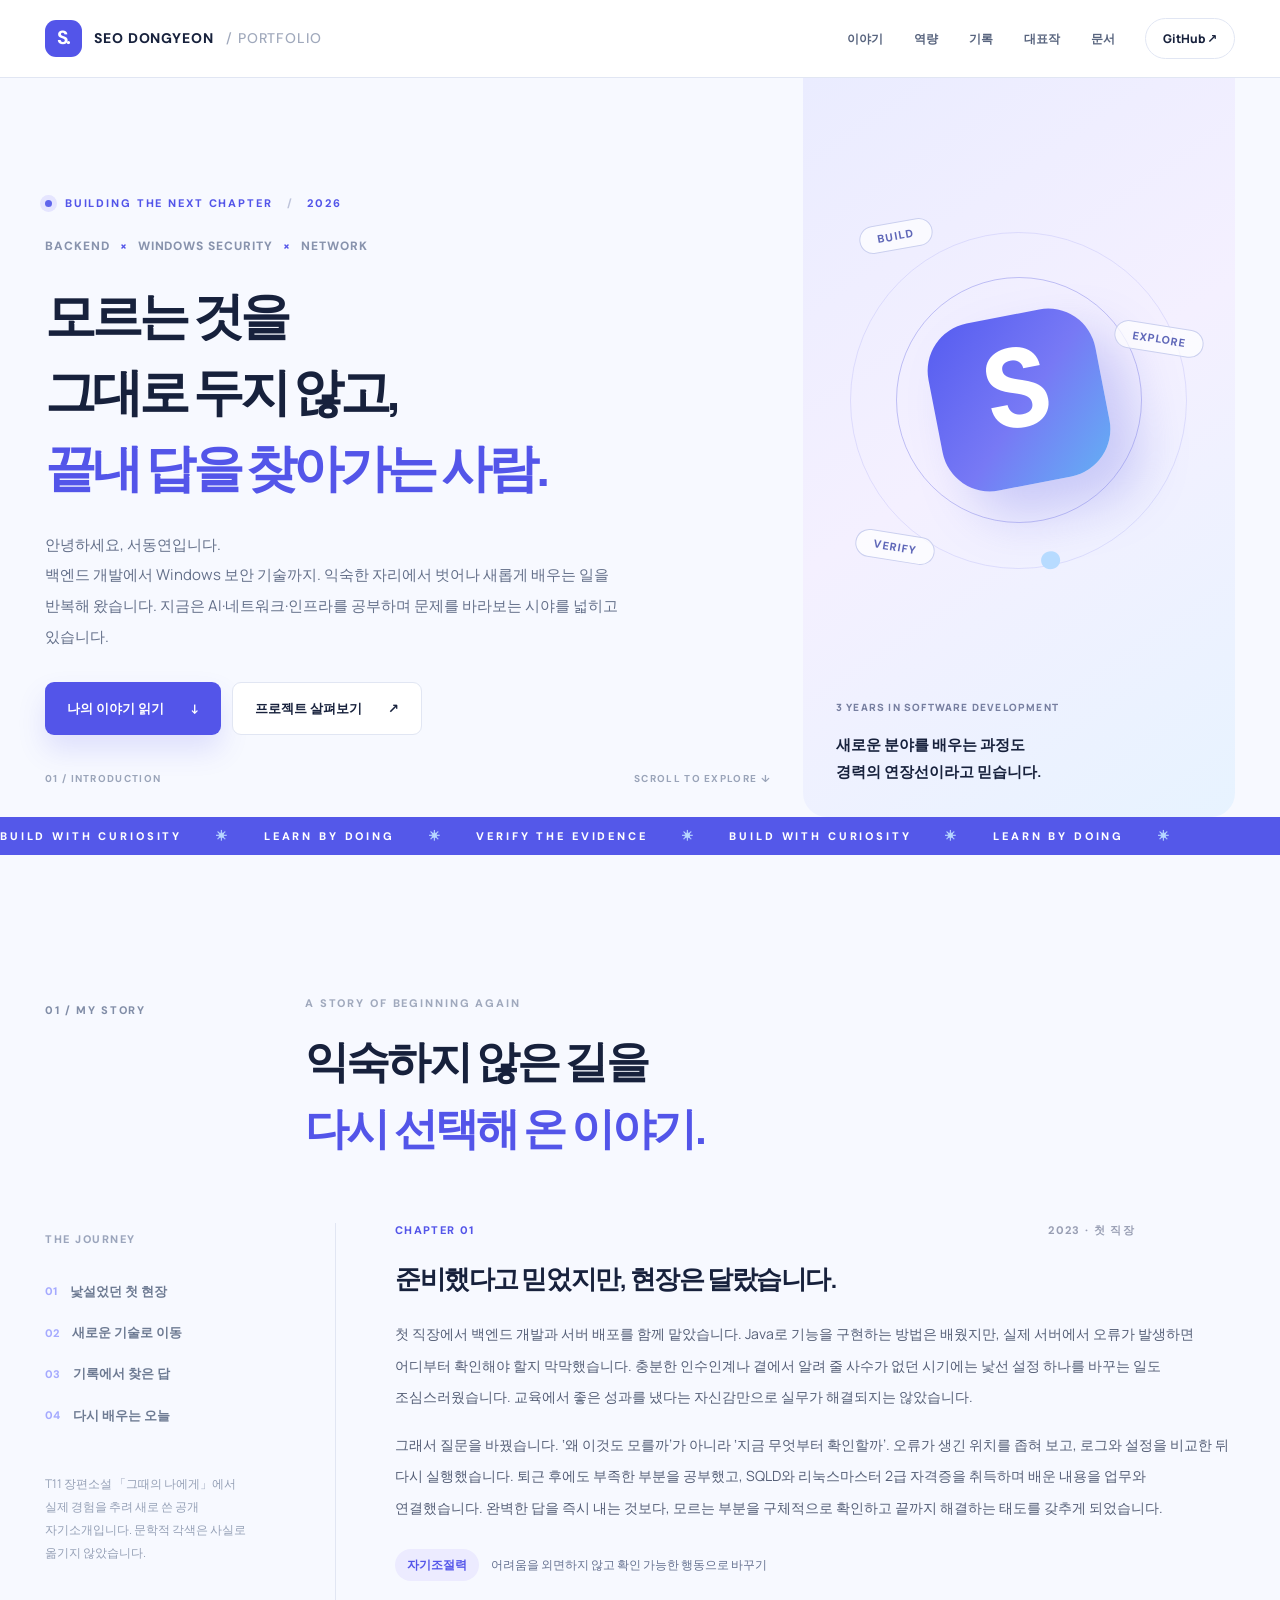
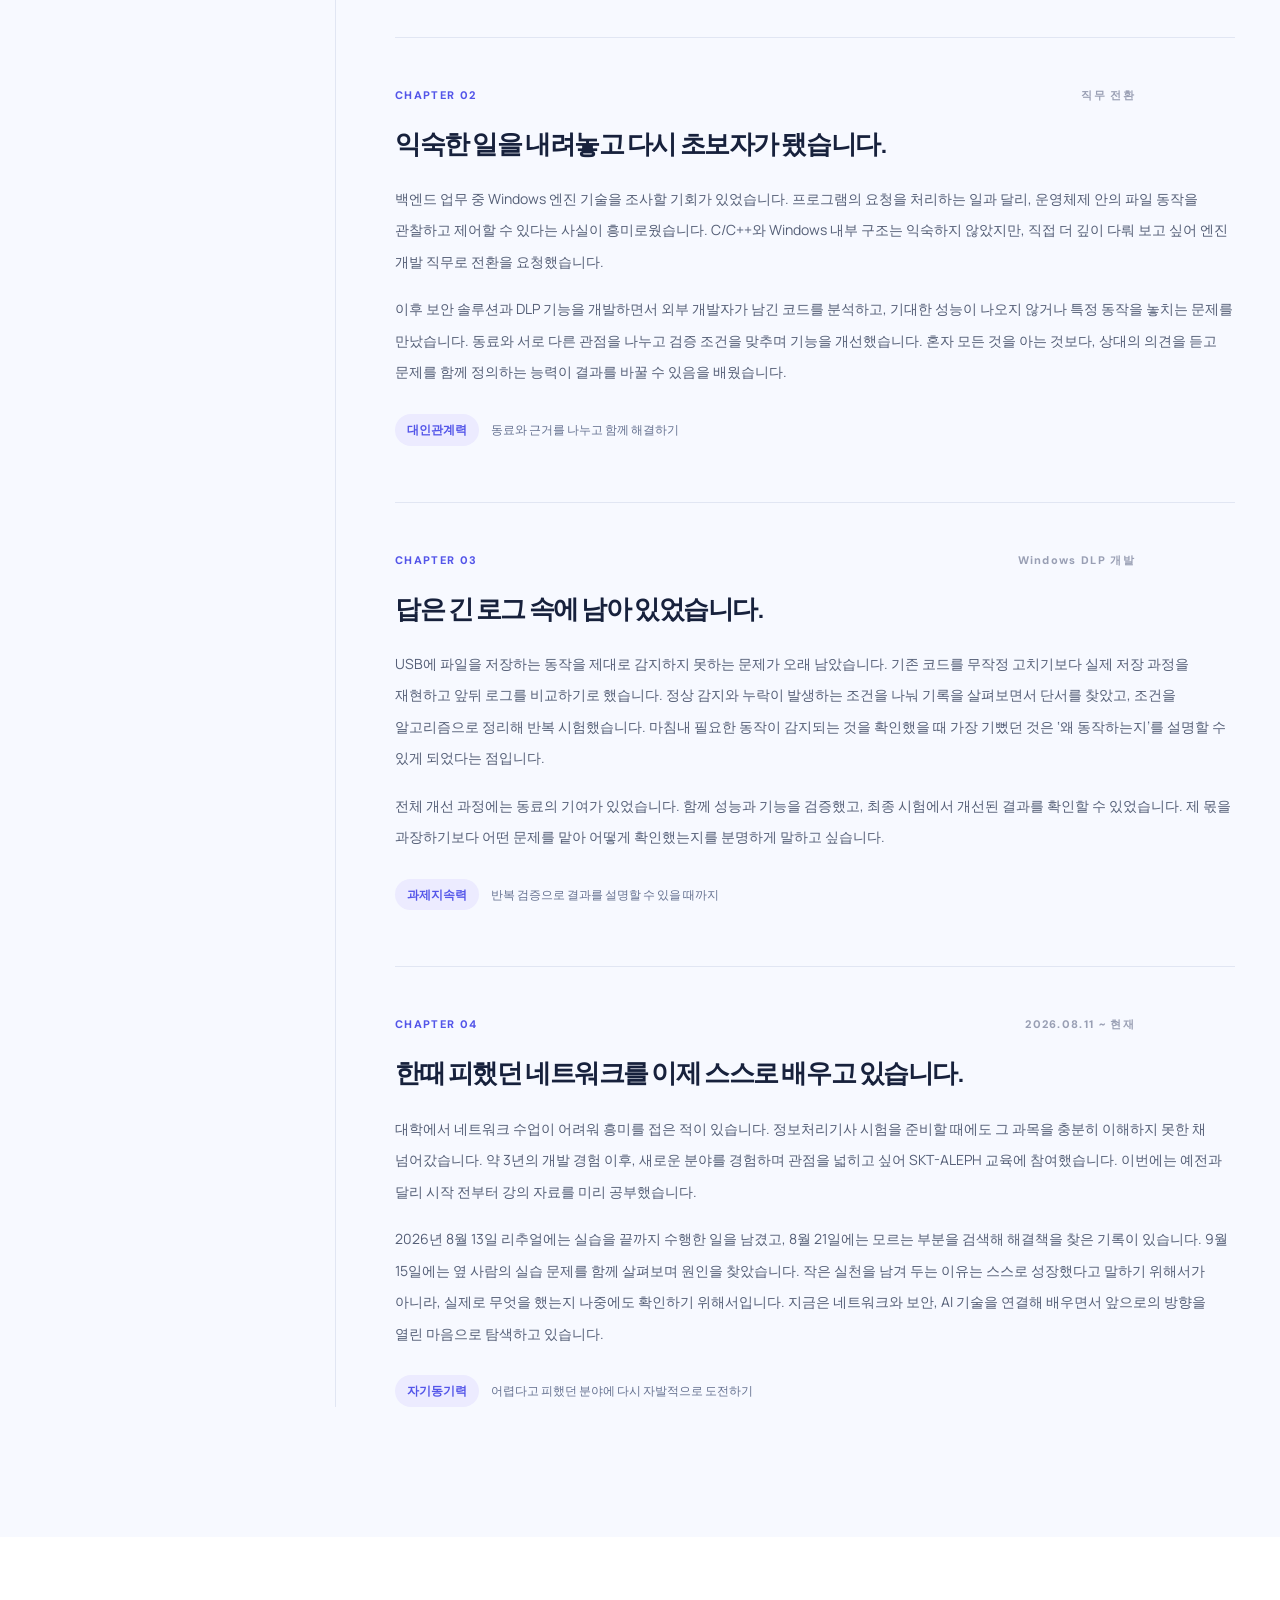
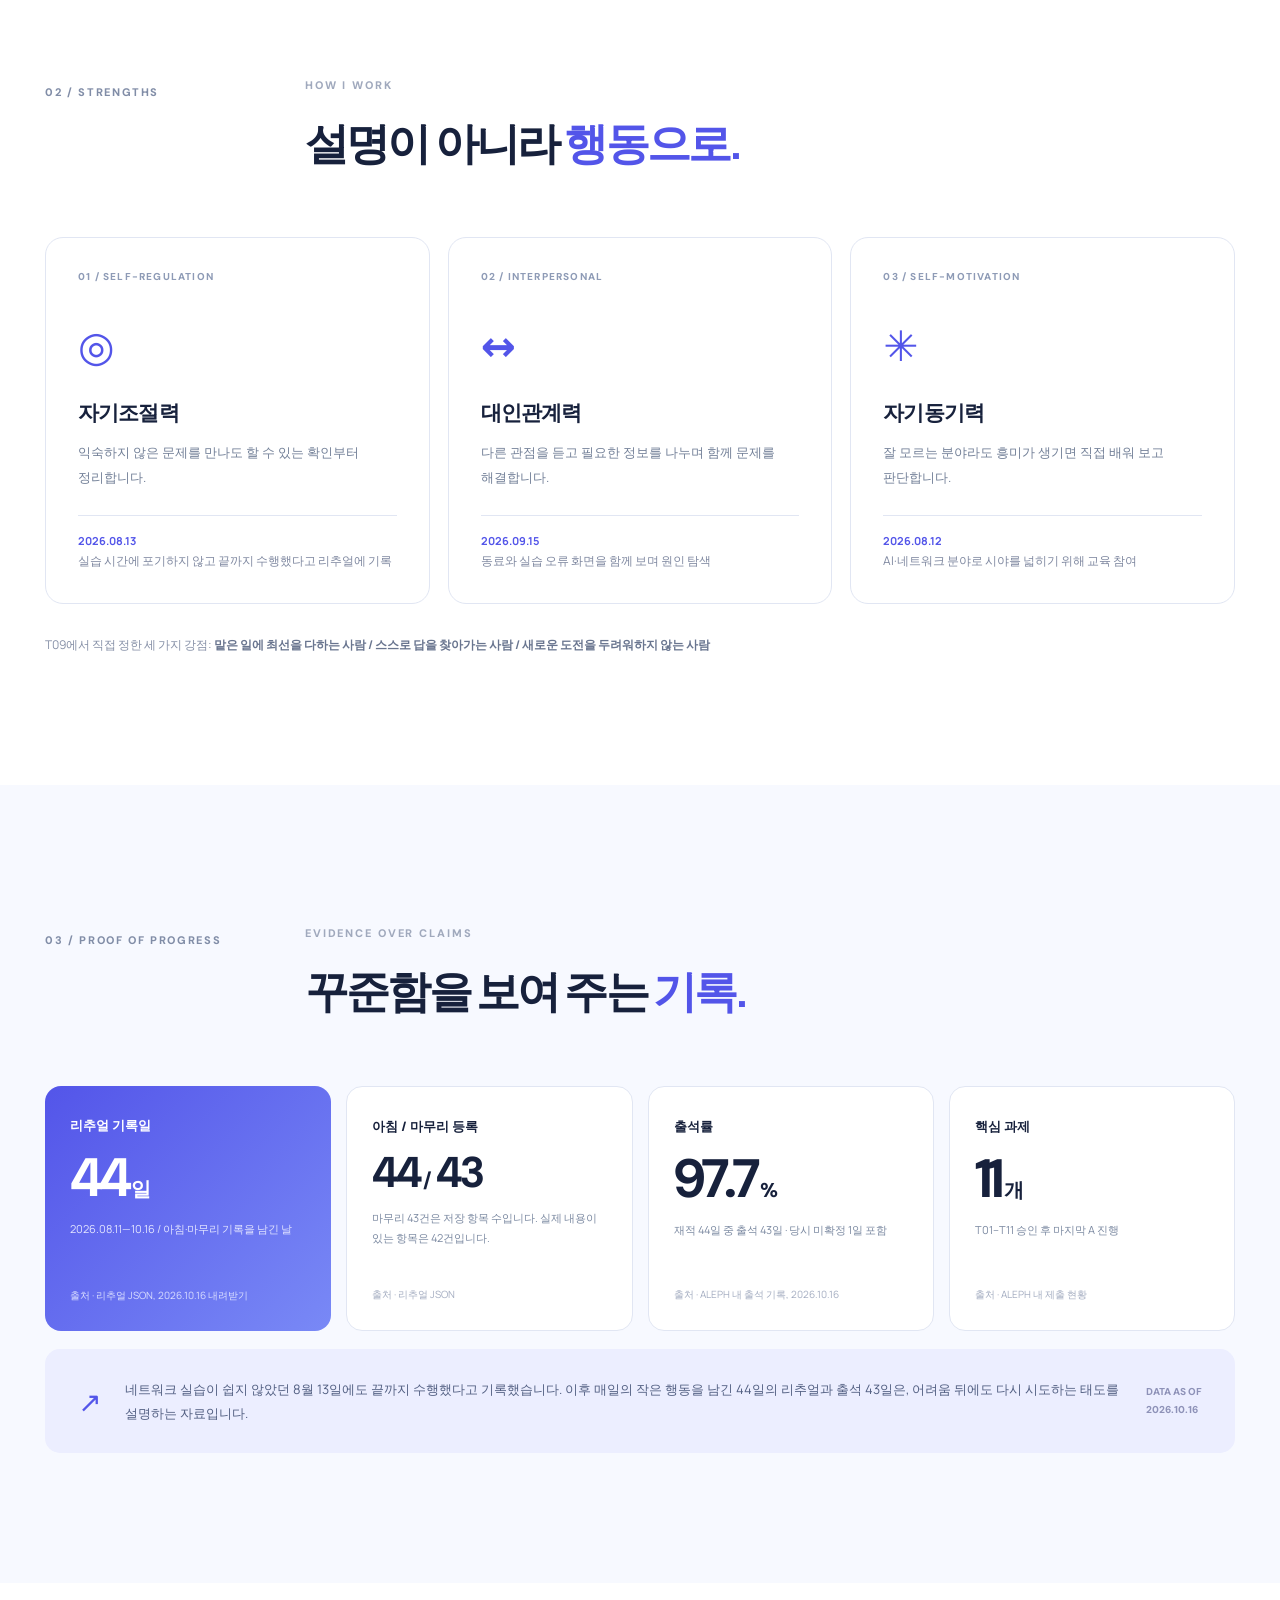
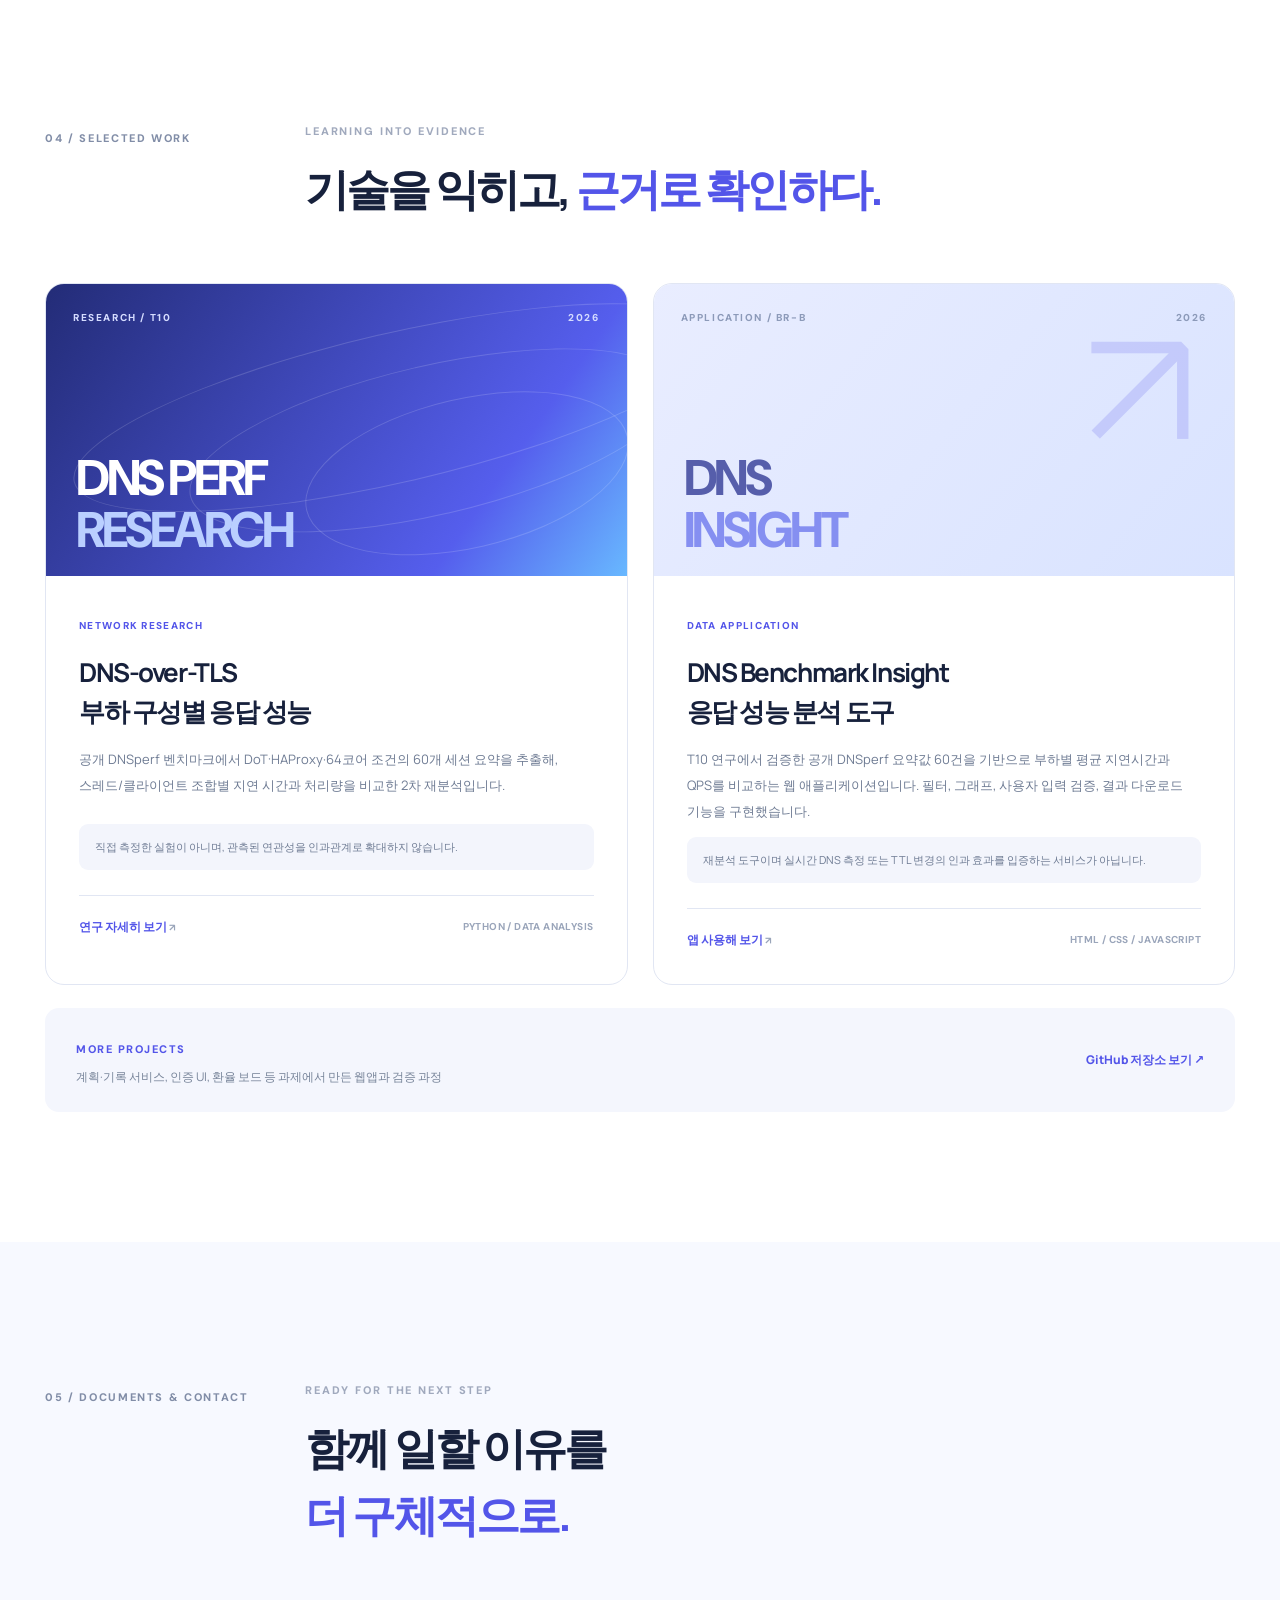
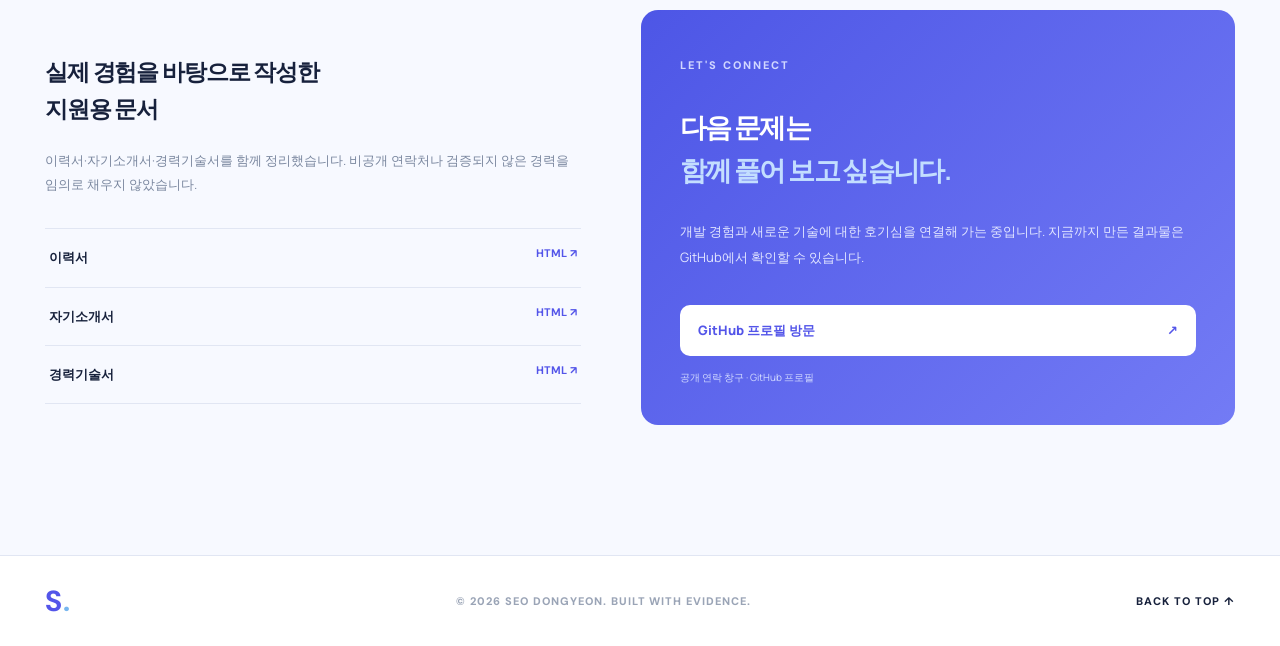
==== commit 8f075248: "feat(portfolio): showcase BR-B DNS benchmark application" ====
--- a/index.html
+++ b/index.html
@@ -16,6 +16,6 @@
 </article></div></section>
 <section class="section strength-section" id="strength"><div class="container"><div class="section-heading"><span class="section-index">02 / STRENGTHS</span><div><p class="eyebrow quiet">HOW I WORK</p><h2>설명이 아니라 <em>행동으로.</em></h2></div></div><div class="strength-grid"><article class="strength-card"><span class="strength-number">01 / SELF-REGULATION</span><div class="strength-icon">◎</div><h3>자기조절력</h3><p>익숙하지 않은 문제를 만나도 할 수 있는 확인부터 정리합니다.</p><div class="evidence"><strong>2026.08.13</strong><span>실습 시간에 포기하지 않고 끝까지 수행했다고 리추얼에 기록</span></div></article><article class="strength-card"><span class="strength-number">02 / INTERPERSONAL</span><div class="strength-icon">↔</div><h3>대인관계력</h3><p>다른 관점을 듣고 필요한 정보를 나누며 함께 문제를 해결합니다.</p><div class="evidence"><strong>2026.09.15</strong><span>동료와 실습 오류 화면을 함께 보며 원인 탐색</span></div></article><article class="strength-card"><span class="strength-number">03 / SELF-MOTIVATION</span><div class="strength-icon">✳</div><h3>자기동기력</h3><p>잘 모르는 분야라도 흥미가 생기면 직접 배워 보고 판단합니다.</p><div class="evidence"><strong>2026.08.12</strong><span>AI·네트워크 분야로 시야를 넓히기 위해 교육 참여</span></div></article></div><p class="strength-footer">T09에서 직접 정한 세 가지 강점: <b>맡은 일에 최선을 다하는 사람 / 스스로 답을 찾아가는 사람 / 새로운 도전을 두려워하지 않는 사람</b></p></div></section>
 <section class="section proof-section container" id="proof"><div class="section-heading"><span class="section-index">03 / PROOF OF PROGRESS</span><div><p class="eyebrow quiet">EVIDENCE OVER CLAIMS</p><h2>꾸준함을 보여 주는 <em>기록.</em></h2></div></div><div class="metric-grid"><article class="metric-card featured"><span>리추얼 기록일</span><div class="metric-number"><strong id="days">44</strong><small>일</small></div><p>2026.08.11—10.16 / 아침·마무리 기록을 남긴 날</p><div class="metric-source">출처 · 리추얼 JSON, 2026.10.16 내려받기</div></article><article class="metric-card"><span>아침 / 마무리 등록</span><div class="metric-number small"><strong id="open">44</strong><small> / </small><strong id="close">43</strong></div><p>마무리 43건은 저장 항목 수입니다. 실제 내용이 있는 항목은 42건입니다.</p><div class="metric-source">출처 · 리추얼 JSON</div></article><article class="metric-card"><span>출석률</span><div class="metric-number"><strong id="attendance">97.7</strong><small>%</small></div><p>재적 44일 중 출석 43일 · 당시 미확정 1일 포함</p><div class="metric-source">출처 · ALEPH 내 출석 기록, 2026.10.16</div></article><article class="metric-card"><span>핵심 과제</span><div class="metric-number"><strong>11</strong><small>개</small></div><p>T01–T11 승인 후 마지막 A 진행</p><div class="metric-source">출처 · ALEPH 내 제출 현황</div></article></div><div class="proof-context"><div class="context-icon">↗</div><p>네트워크 실습이 쉽지 않았던 8월 13일에도 끝까지 수행했다고 기록했습니다. 이후 매일의 작은 행동을 남긴 44일의 리추얼과 출석 43일은, 어려움 뒤에도 다시 시도하는 태도를 설명하는 자료입니다.</p><span>DATA AS OF<br>2026.10.16</span></div></section>
-<section class="section works-section" id="work"><div class="container"><div class="section-heading"><span class="section-index">04 / SELECTED WORK</span><div><p class="eyebrow quiet">LEARNING INTO EVIDENCE</p><h2>기술을 익히고, <em>근거로 확인하다.</em></h2></div></div><div class="work-grid"><article class="work-card"><div class="work-art"><div class="work-meta"><span>RESEARCH / T10</span><span>2026</span></div><div class="art-lines"><i></i><i></i><i></i></div><span class="art-caption">DNS PERF<br><em>RESEARCH</em></span></div><div class="work-details"><span class="tag">NETWORK RESEARCH</span><h3>DNS-over-TLS<br>부하 구성별 응답 성능</h3><p>공개 DNSperf 벤치마크에서 DoT·HAProxy·64코어 조건의 60개 세션 요약을 추출해, 스레드/클라이언트 조합별 지연 시간과 처리량을 비교한 2차 재분석입니다.</p><p class="work-caution">직접 측정한 실험이 아니며, 관측된 연관성을 인과관계로 확대하지 않습니다.</p><div class="work-footer"><a href="/research.html">연구 자세히 보기 <span>↗</span></a><span>PYTHON / DATA ANALYSIS</span></div></div></article><article class="work-card planned"><div class="work-art planned-art"><div class="work-meta"><span>APPLICATION / T13</span><span>UPCOMING</span></div><div class="planned-glyph">+</div><span class="art-caption">NEXT<br><em>BUILD</em></span></div><div class="work-details"><span class="tag">COMING NEXT</span><h3>13번 과제 앱<br>완성 후 등록 예정</h3><p>이번 과제에서는 앱이 아직 완성되지 않아 실제 구현·성과를 표시하지 않습니다. 향후 결과가 검증되면 이 영역을 갱신합니다.</p><div class="work-footer"><span>준비 중 · 결과 확인 후 공개</span><span>PLACEHOLDER</span></div></div></article></div><div class="project-strip"><div><strong>MORE PROJECTS</strong><p>계획·기록 서비스, 인증 UI, 환율 보드 등 과제에서 만든 웹앱과 검증 과정</p></div><a href="https://github.com/sdydy0298-dotcom?tab=repositories" target="_blank" rel="noopener">GitHub 저장소 보기 ↗</a></div></div></section>
+<section class="section works-section" id="work"><div class="container"><div class="section-heading"><span class="section-index">04 / SELECTED WORK</span><div><p class="eyebrow quiet">LEARNING INTO EVIDENCE</p><h2>기술을 익히고, <em>근거로 확인하다.</em></h2></div></div><div class="work-grid"><article class="work-card"><div class="work-art"><div class="work-meta"><span>RESEARCH / T10</span><span>2026</span></div><div class="art-lines"><i></i><i></i><i></i></div><span class="art-caption">DNS PERF<br><em>RESEARCH</em></span></div><div class="work-details"><span class="tag">NETWORK RESEARCH</span><h3>DNS-over-TLS<br>부하 구성별 응답 성능</h3><p>공개 DNSperf 벤치마크에서 DoT·HAProxy·64코어 조건의 60개 세션 요약을 추출해, 스레드/클라이언트 조합별 지연 시간과 처리량을 비교한 2차 재분석입니다.</p><p class="work-caution">직접 측정한 실험이 아니며, 관측된 연관성을 인과관계로 확대하지 않습니다.</p><div class="work-footer"><a href="/research.html">연구 자세히 보기 <span>↗</span></a><span>PYTHON / DATA ANALYSIS</span></div></div></article><article class="work-card"><div class="work-art planned-art"><div class="work-meta"><span>APPLICATION / BR-B</span><span>2026</span></div><div class="planned-glyph">↗</div><span class="art-caption">DNS<br><em>INSIGHT</em></span></div><div class="work-details"><span class="tag">DATA APPLICATION</span><h3>DNS Benchmark Insight<br>응답 성능 분석 도구</h3><p>T10 연구에서 검증한 공개 DNSperf 요약값 60건을 기반으로 부하별 평균 지연시간과 QPS를 비교하는 웹 애플리케이션입니다. 필터, 그래프, 사용자 입력 검증, 결과 다운로드 기능을 구현했습니다.</p><p class="work-caution">재분석 도구이며 실시간 DNS 측정 또는 TTL 변경의 인과 효과를 입증하는 서비스가 아닙니다.</p><div class="work-footer"><a href="https://aleph-br-b-dns-insight.vercel.app/" target="_blank" rel="noopener noreferrer">앱 사용해 보기 <span>↗</span></a><span>HTML / CSS / JAVASCRIPT</span></div></div></article></div><div class="project-strip"><div><strong>MORE PROJECTS</strong><p>계획·기록 서비스, 인증 UI, 환율 보드 등 과제에서 만든 웹앱과 검증 과정</p></div><a href="https://github.com/sdydy0298-dotcom?tab=repositories" target="_blank" rel="noopener">GitHub 저장소 보기 ↗</a></div></div></section>
 <section class="section documents-section container" id="documents"><div class="section-heading"><span class="section-index">05 / DOCUMENTS & CONTACT</span><div><p class="eyebrow quiet">READY FOR THE NEXT STEP</p><h2>함께 일할 이유를<br><em>더 구체적으로.</em></h2></div></div><div class="contact-grid"><div class="documents-copy"><h3>실제 경험을 바탕으로 작성한<br>지원용 문서</h3><p>이력서·자기소개서·경력기술서를 함께 정리했습니다. 비공개 연락처나 검증되지 않은 경력을 임의로 채우지 않았습니다.</p><div class="document-links"><a href="/documents/resume.html" download>이력서 <span>HTML ↗</span></a><a href="/documents/introduction.html" download>자기소개서 <span>HTML ↗</span></a><a href="/documents/career.html" download>경력기술서 <span>HTML ↗</span></a></div></div><div class="contact-panel"><span>LET'S CONNECT</span><h3>다음 문제는<br><em>함께 풀어 보고 싶습니다.</em></h3><p>개발 경험과 새로운 기술에 대한 호기심을 연결해 가는 중입니다. 지금까지 만든 결과물은 GitHub에서 확인할 수 있습니다.</p><a href="https://github.com/sdydy0298-dotcom" target="_blank" rel="noopener">GitHub 프로필 방문 <span>↗</span></a><small>공개 연락 창구 · GitHub 프로필</small></div></div></section></main>
 <footer class="footer"><div class="container footer-inner"><strong>S<span>.</span></strong><span>© 2026 SEO DONGYEON. BUILT WITH EVIDENCE.</span><a href="#top">BACK TO TOP ↑</a></div></footer><script src="/script.js" defer></script></body></html>
